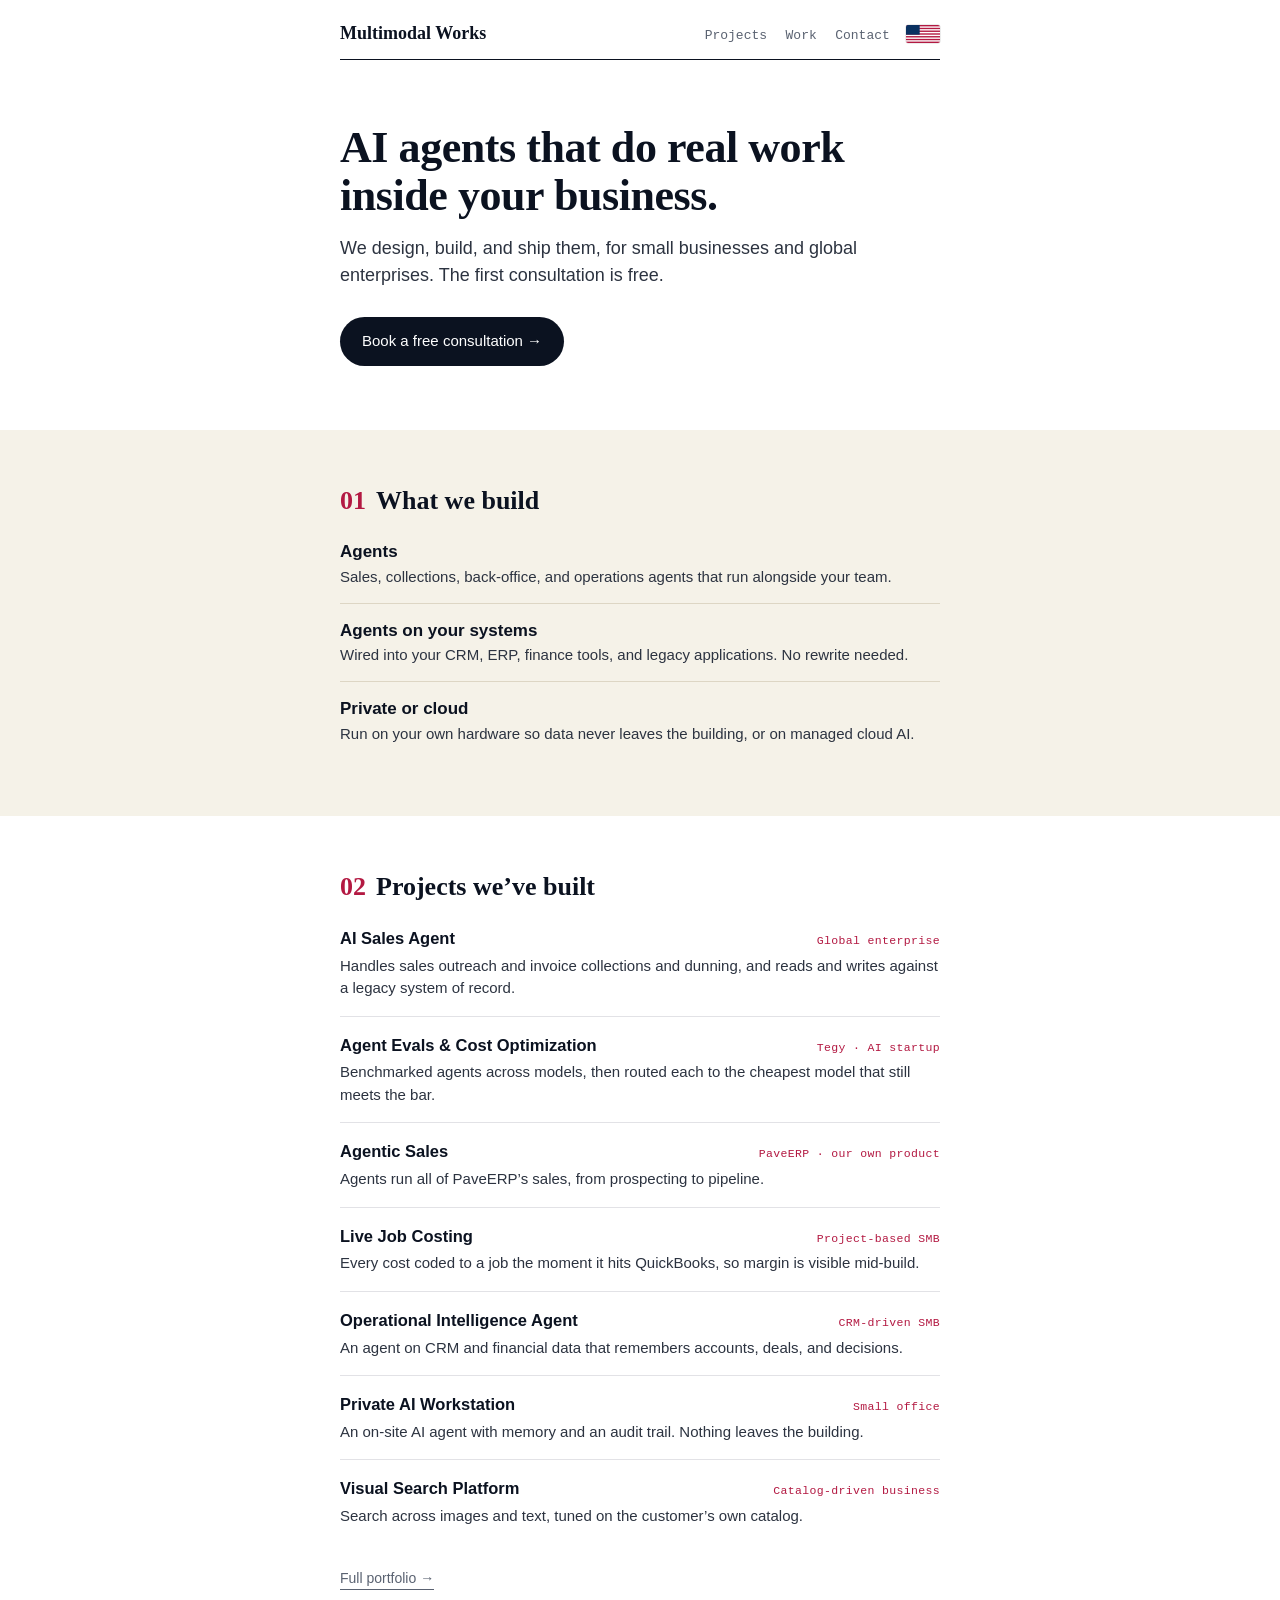
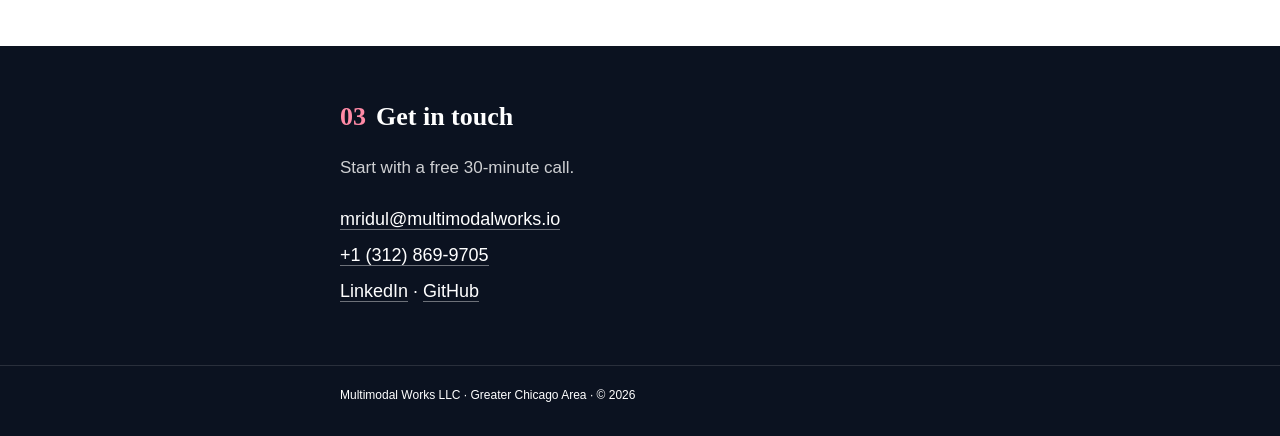
==== index.html @ 35bfe69e "feat(home): radically simplified homepage; remove workstation pricing - Hero, What we build, Project" ====
<!doctype html>
<html lang="en">
  <head>
    <meta charset="utf-8" />
    <meta name="viewport" content="width=device-width, initial-scale=1" />
    <title>Multimodal Works · AI consulting services</title>
    <meta
      name="description"
      content="AI consulting. We build AI agents that do real work inside your business, for SMBs and enterprises. Free initial consultation."
    />
    <style>
      :root {
        --ink: #0b1220;
        --ink-soft: #2c3340;
        --ink-mute: #5a6271;
        --paper: #ffffff;
        --rule: #e2e2e6;
        --red: #b31942;
        --navy: #0a3161;
        --ivory: #f5f2e8;
        --serif: "Iowan Old Style", "Apple Garamond", Georgia, Cambria, "Times New Roman", serif;
        --sans: -apple-system, BlinkMacSystemFont, "Segoe UI", Inter, Roboto, Helvetica, Arial, sans-serif;
        --mono: "JetBrains Mono", ui-monospace, SFMono-Regular, Menlo, monospace;
      }
      * { box-sizing: border-box; }
      html, body {
        margin: 0;
        background: var(--paper);
        color: var(--ink);
        font-family: var(--sans);
        font-size: 16px;
        line-height: 1.5;
        -webkit-font-smoothing: antialiased;
      }
      p, h1, h2, ul { margin: 0; padding: 0; }
      a { color: inherit; text-decoration: none; border-bottom: 1px solid currentColor; }
      a:hover { color: var(--red); }

      .wrap { max-width: 640px; margin: 0 auto; padding: 0 20px; }
      section { padding: 56px 0; }
      .ivory { background: var(--ivory); }
      .dark { background: var(--ink); color: var(--paper); }

      h2 {
        font-family: var(--serif);
        font-size: 26px;
        line-height: 1.15;
        font-weight: 600;
        margin-bottom: 24px;
      }
      h2 .num { color: var(--red); margin-right: 10px; }

      /* Header */
      header {
        display: flex;
        align-items: center;
        gap: 16px;
        padding: 20px 0 12px;
        border-bottom: 1.5px solid var(--ink);
      }
      .wordmark { font-family: var(--serif); font-size: 18px; font-weight: 600; }
      header nav { margin-left: auto; }
      header nav a {
        font-family: var(--mono);
        font-size: 13px;
        color: var(--ink-mute);
        border: none;
        margin-left: 14px;
      }
      header nav a:hover { color: var(--red); }
      .flag { height: 18px; width: auto; border-radius: 2px; box-shadow: 0 0 0 0.5px rgba(0, 0, 0, 0.15); }

      /* Hero */
      .hero { padding: 64px 0; }
      .hero h1 {
        font-family: var(--serif);
        font-size: clamp(32px, 6vw, 44px);
        line-height: 1.08;
        font-weight: 600;
        letter-spacing: -0.01em;
      }
      .hero p {
        margin-top: 16px;
        font-size: 18px;
        color: var(--ink-soft);
      }
      .btn {
        display: inline-block;
        margin-top: 28px;
        background: var(--ink);
        color: var(--paper);
        padding: 13px 22px;
        border-radius: 999px;
        font-size: 15px;
        font-weight: 500;
        border: none;
      }
      .btn:hover { background: var(--red); color: var(--paper); }

      /* Services */
      .services li {
        list-style: none;
        padding: 14px 0;
        border-top: 1px solid #ddd6c4;
      }
      .services li:first-child { border-top: none; padding-top: 0; }
      .services strong { display: block; font-size: 17px; }
      .services li span { color: var(--ink-soft); font-size: 15px; }

      /* Projects */
      .projects li {
        list-style: none;
        padding: 16px 0;
        border-top: 1px solid var(--rule);
      }
      .projects li:first-child { border-top: none; padding-top: 0; }
      .projects .top {
        display: flex;
        justify-content: space-between;
        align-items: baseline;
        gap: 4px 12px;
        flex-wrap: wrap;
      }
      .projects .name { font-weight: 600; font-size: 16.5px; }
      .projects .client {
        font-family: var(--mono);
        font-size: 11.5px;
        color: var(--red);
        letter-spacing: 0.03em;
      }
      .projects p { margin-top: 4px; font-size: 15px; color: var(--ink-soft); }
      .projects .all { display: inline-block; margin-top: 24px; font-size: 14px; color: var(--ink-mute); }

      /* Contact */
      .dark h2 { color: var(--paper); }
      .dark h2 .num { color: #ff8aa6; }
      .contact p { font-size: 17px; color: rgba(255, 255, 255, 0.8); }
      .contact .lines { margin-top: 20px; font-size: 18px; line-height: 2; }
      .contact .lines a { color: var(--paper); border-color: rgba(255, 255, 255, 0.4); }
      .contact .lines a:hover { color: #ff8aa6; }
      footer {
        padding: 20px 0 32px;
        font-size: 12px;
        color: rgba(255, 255, 255, 0.5);
        border-top: 1px solid rgba(255, 255, 255, 0.12);
      }

      @media (max-width: 480px) {
        section, .hero { padding: 44px 0; }
        h2 { font-size: 23px; }
        header { gap: 10px; }
        header nav a { margin-left: 10px; font-size: 12px; }
      }
    </style>
  </head>
  <body>
    <div class="wrap">
      <header>
        <div class="wordmark">Multimodal Works</div>
        <nav>
          <a href="#projects">Projects</a>
          <a href="work.html">Work</a>
          <a href="#contact">Contact</a>
        </nav>
        <svg viewBox="0 0 1235 650" class="flag" role="img" aria-label="Made in the USA">
          <rect width="1235" height="650" fill="#ffffff" />
          <g fill="#b31942">
            <rect y="0" width="1235" height="50" />
            <rect y="100" width="1235" height="50" />
            <rect y="200" width="1235" height="50" />
            <rect y="300" width="1235" height="50" />
            <rect y="400" width="1235" height="50" />
            <rect y="500" width="1235" height="50" />
            <rect y="600" width="1235" height="50" />
          </g>
          <rect width="494" height="350" fill="#0a3161" />
        </svg>
      </header>
    </div>

    <section class="hero">
      <div class="wrap">
        <h1>AI agents that do real work inside your business.</h1>
        <p>We design, build, and ship them, for small businesses and global enterprises. The first consultation is free.</p>
        <a class="btn" href="mailto:mridul@multimodalworks.io?subject=Multimodal%20Works%20%E2%80%94%20intro">Book a free consultation &rarr;</a>
      </div>
    </section>

    <section class="ivory services">
      <div class="wrap">
        <h2><span class="num">01</span>What we build</h2>
        <ul>
          <li><strong>Agents</strong><span>Sales, collections, back-office, and operations agents that run alongside your team.</span></li>
          <li><strong>Agents on your systems</strong><span>Wired into your CRM, ERP, finance tools, and legacy applications. No rewrite needed.</span></li>
          <li><strong>Private or cloud</strong><span>Run on your own hardware so data never leaves the building, or on managed cloud AI.</span></li>
        </ul>
      </div>
    </section>

    <section class="projects" id="projects">
      <div class="wrap">
        <h2><span class="num">02</span>Projects we&rsquo;ve built</h2>
        <ul>
          <li>
            <div class="top"><span class="name">AI Sales Agent</span><span class="client">Global enterprise</span></div>
            <p>Handles sales outreach and invoice collections and dunning, and reads and writes against a legacy system of record.</p>
          </li>
          <li>
            <div class="top"><span class="name">Agent Evals &amp; Cost Optimization</span><span class="client">Tegy &middot; AI startup</span></div>
            <p>Benchmarked agents across models, then routed each to the cheapest model that still meets the bar.</p>
          </li>
          <li>
            <div class="top"><span class="name">Agentic Sales</span><span class="client">PaveERP &middot; our own product</span></div>
            <p>Agents run all of PaveERP&rsquo;s sales, from prospecting to pipeline.</p>
          </li>
          <li>
            <div class="top"><span class="name">Live Job Costing</span><span class="client">Project-based SMB</span></div>
            <p>Every cost coded to a job the moment it hits QuickBooks, so margin is visible mid-build.</p>
          </li>
          <li>
            <div class="top"><span class="name">Operational Intelligence Agent</span><span class="client">CRM-driven SMB</span></div>
            <p>An agent on CRM and financial data that remembers accounts, deals, and decisions.</p>
          </li>
          <li>
            <div class="top"><span class="name">Private AI Workstation</span><span class="client">Small office</span></div>
            <p>An on-site AI agent with memory and an audit trail. Nothing leaves the building.</p>
          </li>
          <li>
            <div class="top"><span class="name">Visual Search Platform</span><span class="client">Catalog-driven business</span></div>
            <p>Search across images and text, tuned on the customer&rsquo;s own catalog.</p>
          </li>
        </ul>
        <a class="all" href="work.html">Full portfolio &rarr;</a>
      </div>
    </section>

    <section class="dark contact" id="contact">
      <div class="wrap">
        <h2><span class="num">03</span>Get in touch</h2>
        <p>Start with a free 30-minute call.</p>
        <div class="lines">
          <a href="mailto:mridul@multimodalworks.io?subject=Multimodal%20Works%20%E2%80%94%20intro">mridul@multimodalworks.io</a><br />
          <a href="tel:+13128699705">+1 (312) 869-9705</a><br />
          <a href="https://www.linkedin.com/in/mridul-s-56738a149">LinkedIn</a> &middot;
          <a href="https://github.com/mertall">GitHub</a>
        </div>
      </div>
    </section>
    <footer class="dark">
      <div class="wrap">Multimodal Works LLC &middot; Greater Chicago Area &middot; &copy; 2026</div>
    </footer>
  </body>
</html>
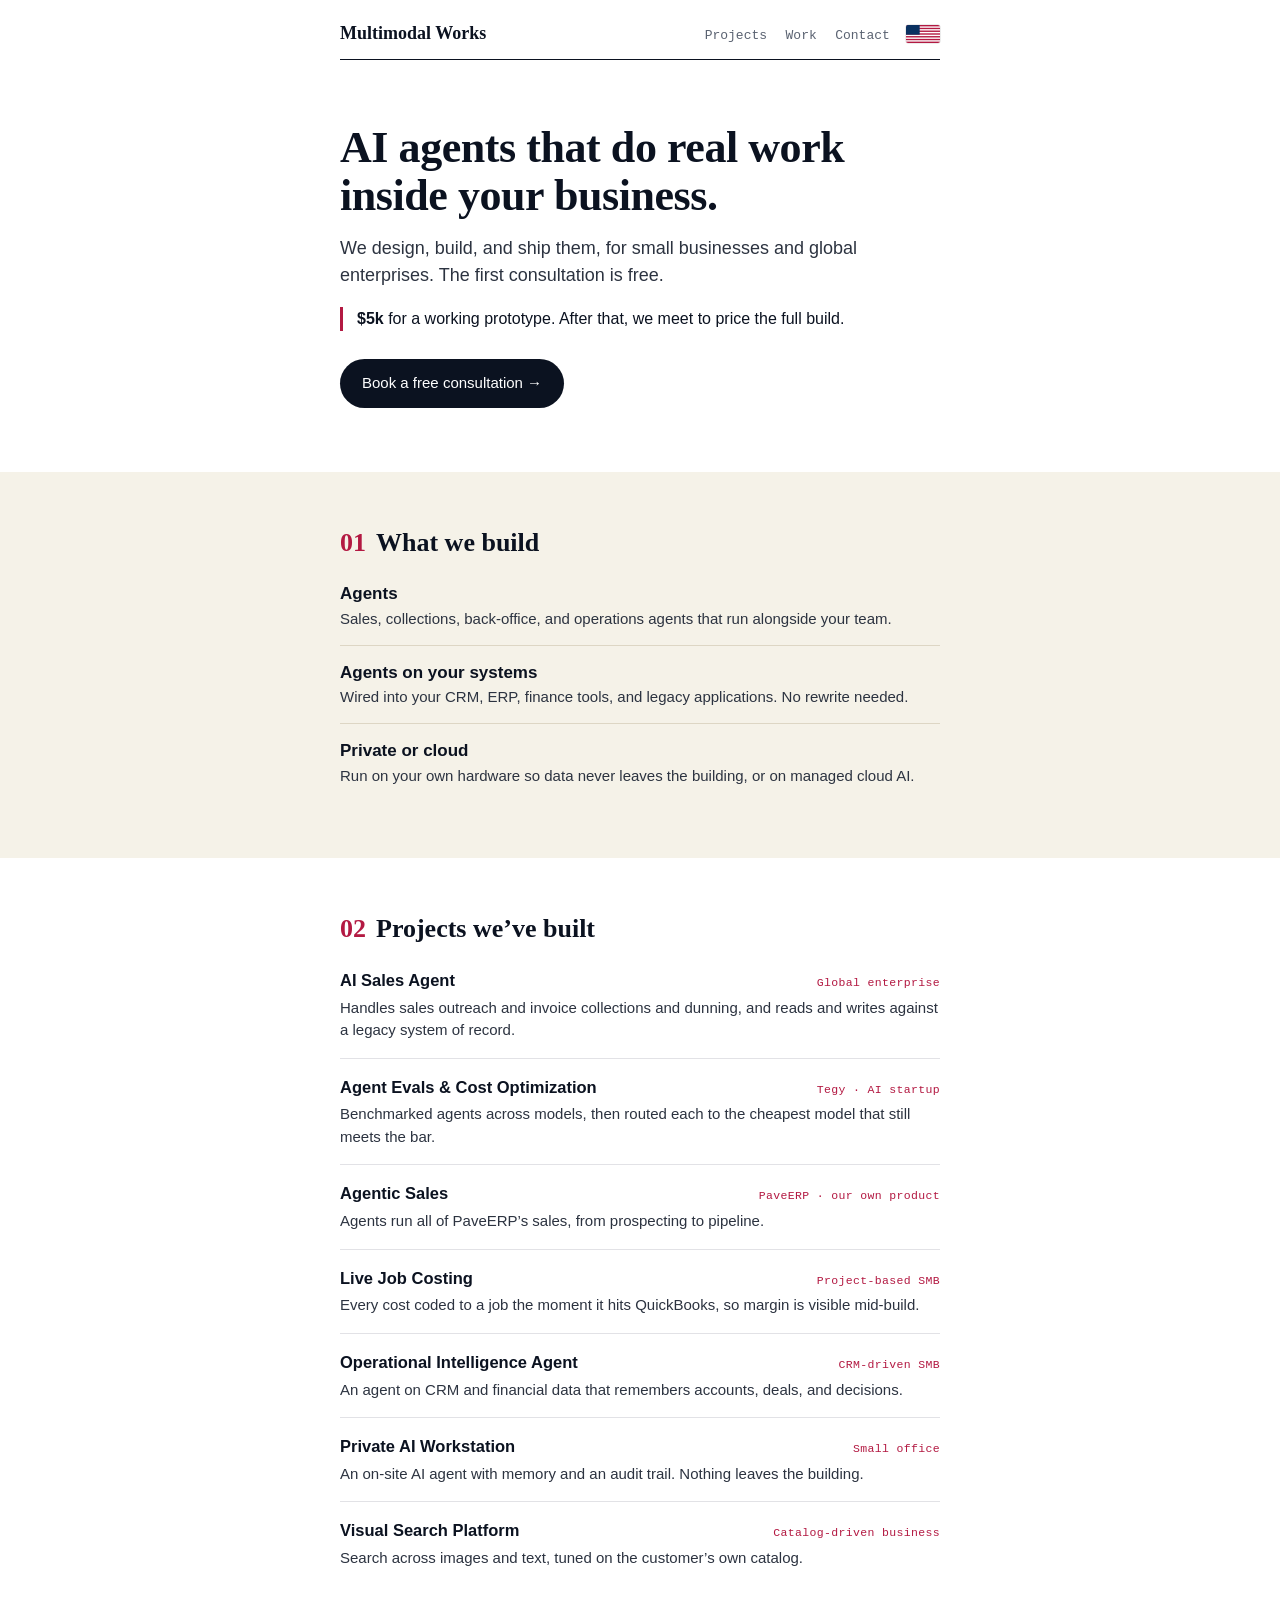
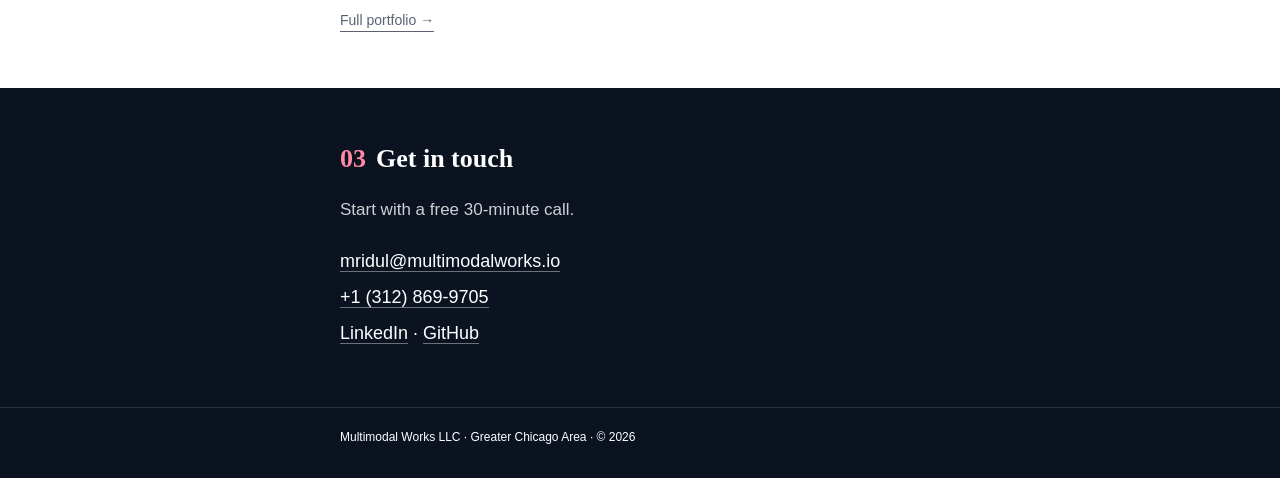
==== commit 67c479f8: "feat(home): add $5k working-prototype pricing line Co-Authored-By: Claude Opus 5.5 <noreply@anthropi" ====
--- a/index.html
+++ b/index.html
@@ -83,6 +83,13 @@
         margin-top: 16px;
         font-size: 18px;
         color: var(--ink-soft);
+      }
+      .hero .price {
+        margin-top: 18px;
+        padding-left: 14px;
+        border-left: 3px solid var(--red);
+        font-size: 16px;
+        color: var(--ink);
       }
       .btn {
         display: inline-block;
@@ -182,6 +189,7 @@
       <div class="wrap">
         <h1>AI agents that do real work inside your business.</h1>
         <p>We design, build, and ship them, for small businesses and global enterprises. The first consultation is free.</p>
+        <p class="price"><strong>$5k</strong> for a working prototype. After that, we meet to price the full build.</p>
         <a class="btn" href="mailto:mridul@multimodalworks.io?subject=Multimodal%20Works%20%E2%80%94%20intro">Book a free consultation &rarr;</a>
       </div>
     </section>
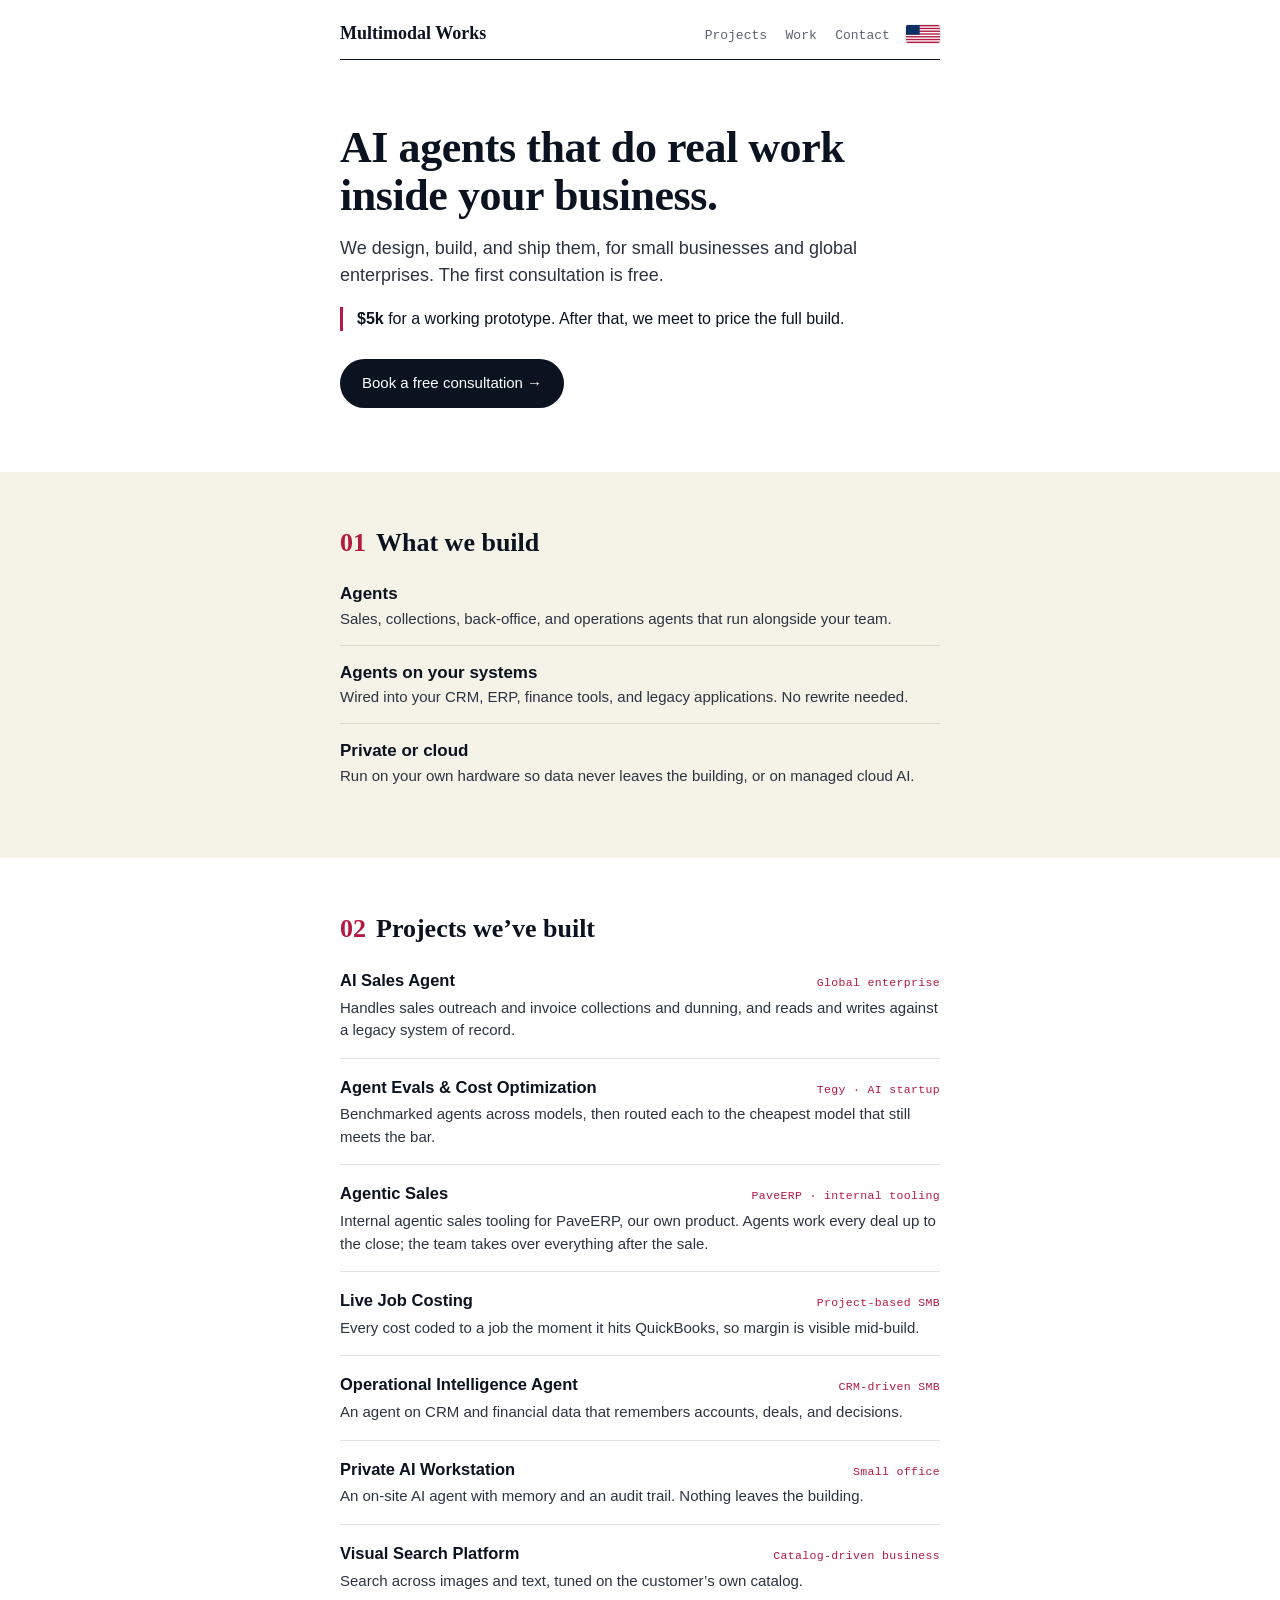
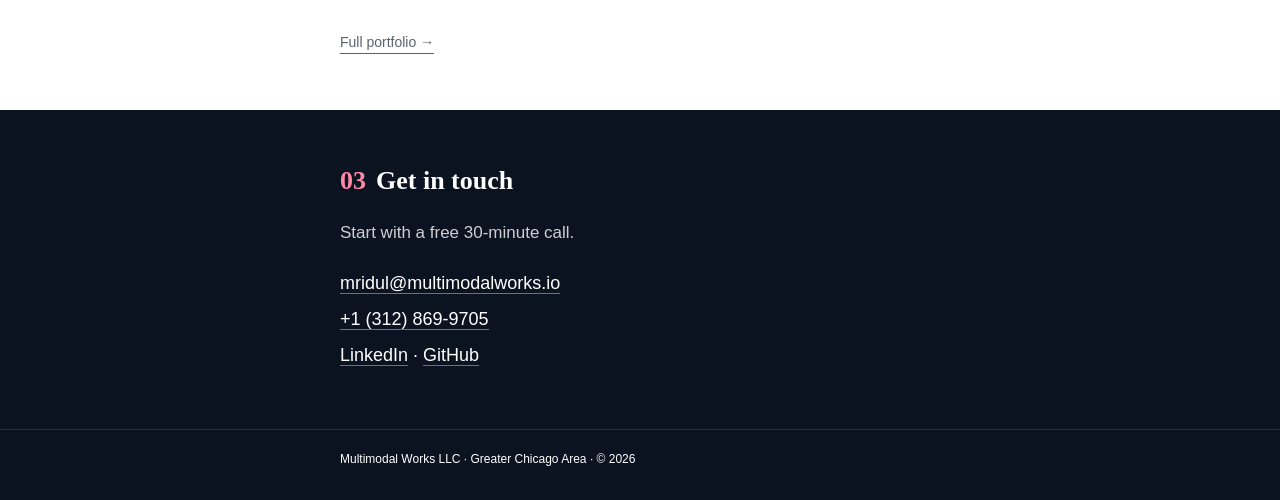
==== commit 02976d3b: "fix: describe PaveERP agentic sales as internal tooling Co-Authored-By: Claude Opus 5.5 <noreply@ant" ====
--- a/index.html
+++ b/index.html
@@ -218,8 +218,8 @@
             <p>Benchmarked agents across models, then routed each to the cheapest model that still meets the bar.</p>
           </li>
           <li>
-            <div class="top"><span class="name">Agentic Sales</span><span class="client">PaveERP &middot; our own product</span></div>
-            <p>Agents run all of PaveERP&rsquo;s sales, from prospecting to pipeline.</p>
+            <div class="top"><span class="name">Agentic Sales</span><span class="client">PaveERP &middot; internal tooling</span></div>
+            <p>Internal agentic sales tooling for PaveERP, our own product. Agents work every deal up to the close; the team takes over everything after the sale.</p>
           </li>
           <li>
             <div class="top"><span class="name">Live Job Costing</span><span class="client">Project-based SMB</span></div>
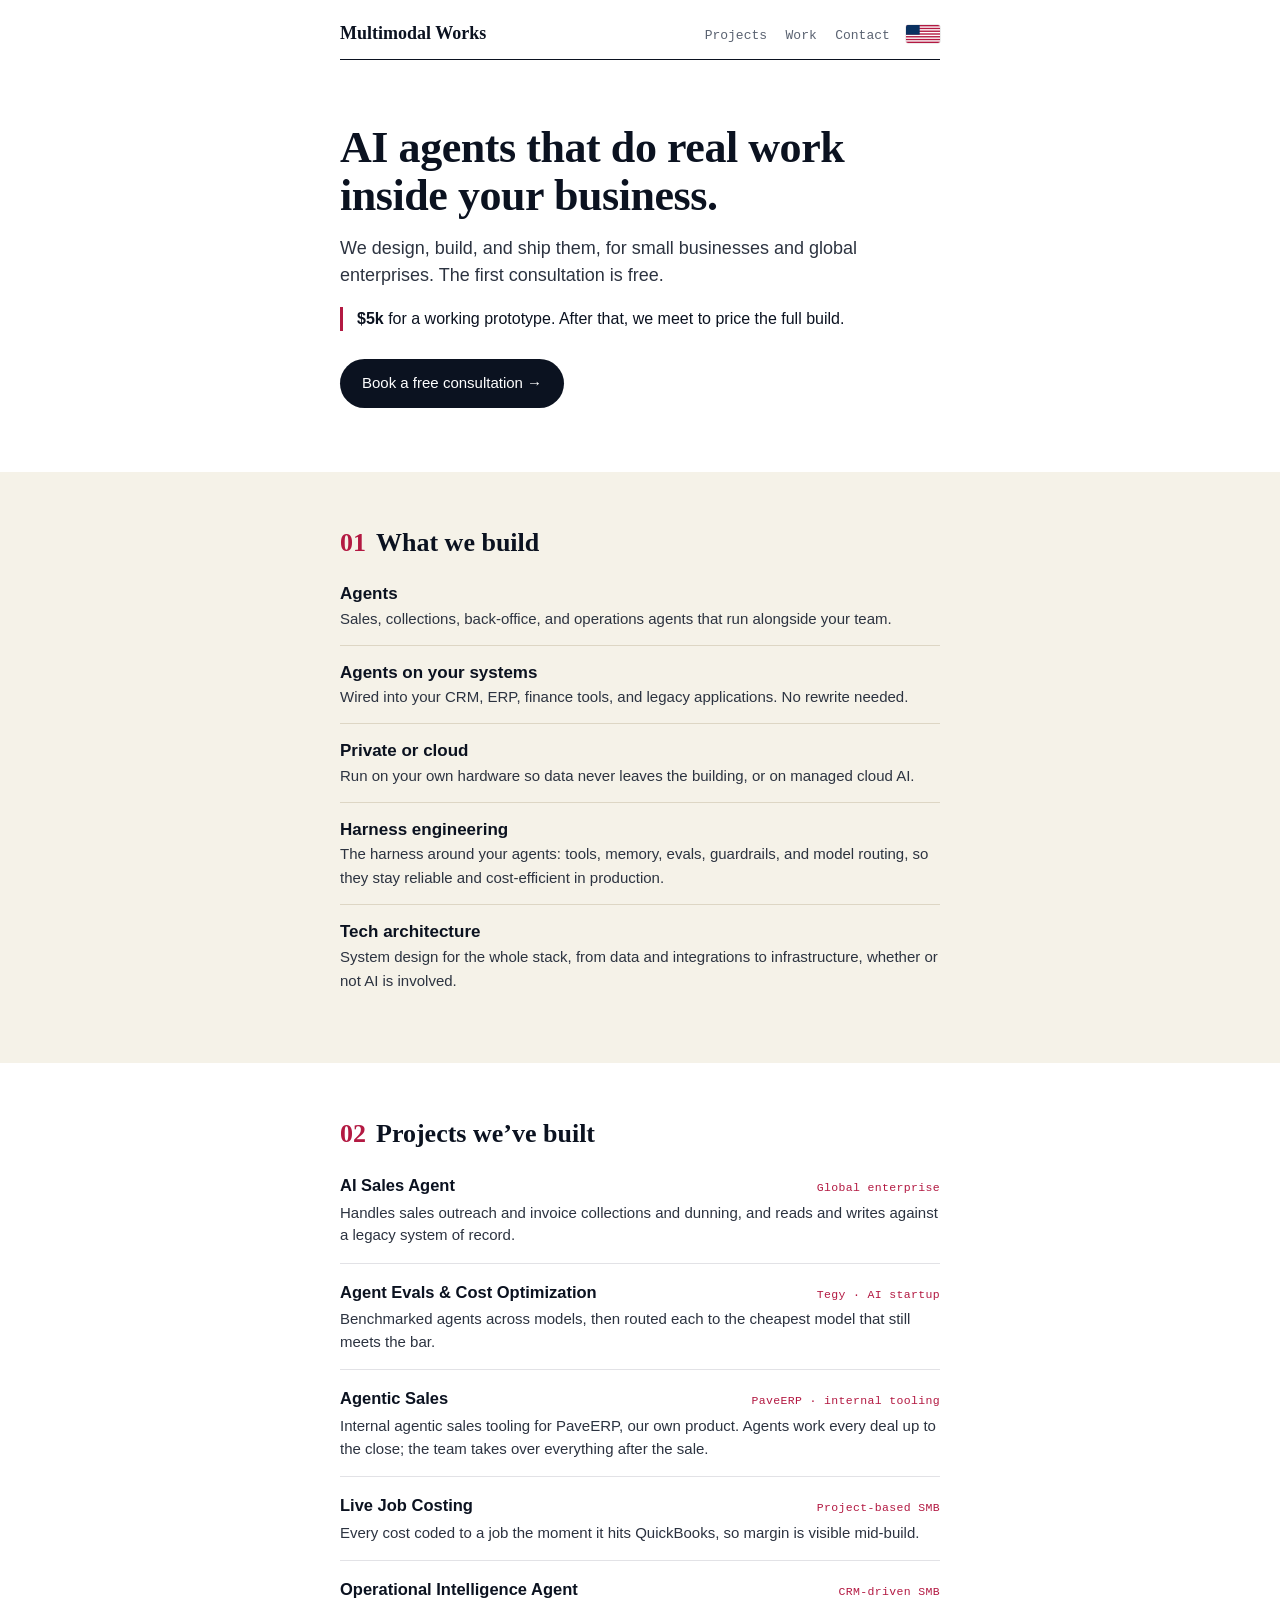
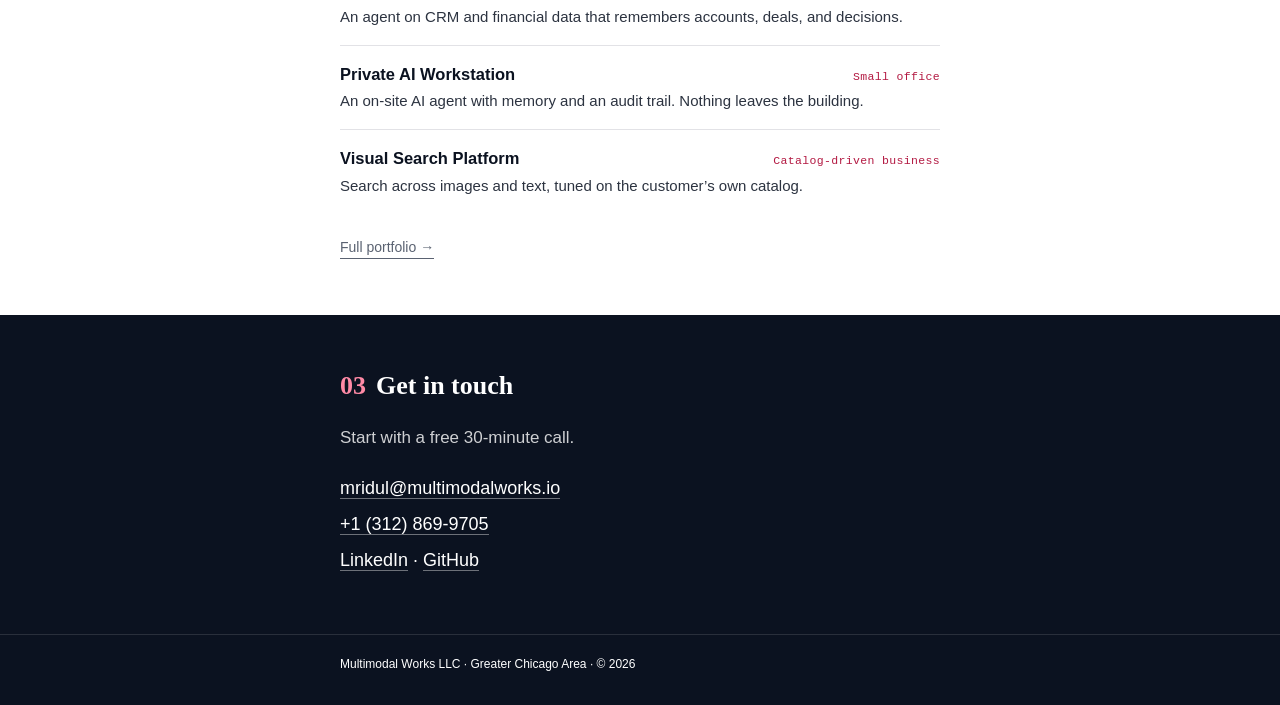
==== commit e9b3e110: "feat(home): add harness engineering and tech architecture services Co-Authored-By: Claude Opus 5.5 <" ====
--- a/index.html
+++ b/index.html
@@ -6,7 +6,7 @@
     <title>Multimodal Works · AI consulting services</title>
     <meta
       name="description"
-      content="AI consulting. We build AI agents that do real work inside your business, for SMBs and enterprises. Free initial consultation."
+      content="AI consulting. We build AI agents, agent harnesses, and the tech architecture around them, for SMBs and enterprises. Free initial consultation."
     />
     <style>
       :root {
@@ -201,6 +201,8 @@
           <li><strong>Agents</strong><span>Sales, collections, back-office, and operations agents that run alongside your team.</span></li>
           <li><strong>Agents on your systems</strong><span>Wired into your CRM, ERP, finance tools, and legacy applications. No rewrite needed.</span></li>
           <li><strong>Private or cloud</strong><span>Run on your own hardware so data never leaves the building, or on managed cloud AI.</span></li>
+          <li><strong>Harness engineering</strong><span>The harness around your agents: tools, memory, evals, guardrails, and model routing, so they stay reliable and cost-efficient in production.</span></li>
+          <li><strong>Tech architecture</strong><span>System design for the whole stack, from data and integrations to infrastructure, whether or not AI is involved.</span></li>
         </ul>
       </div>
     </section>
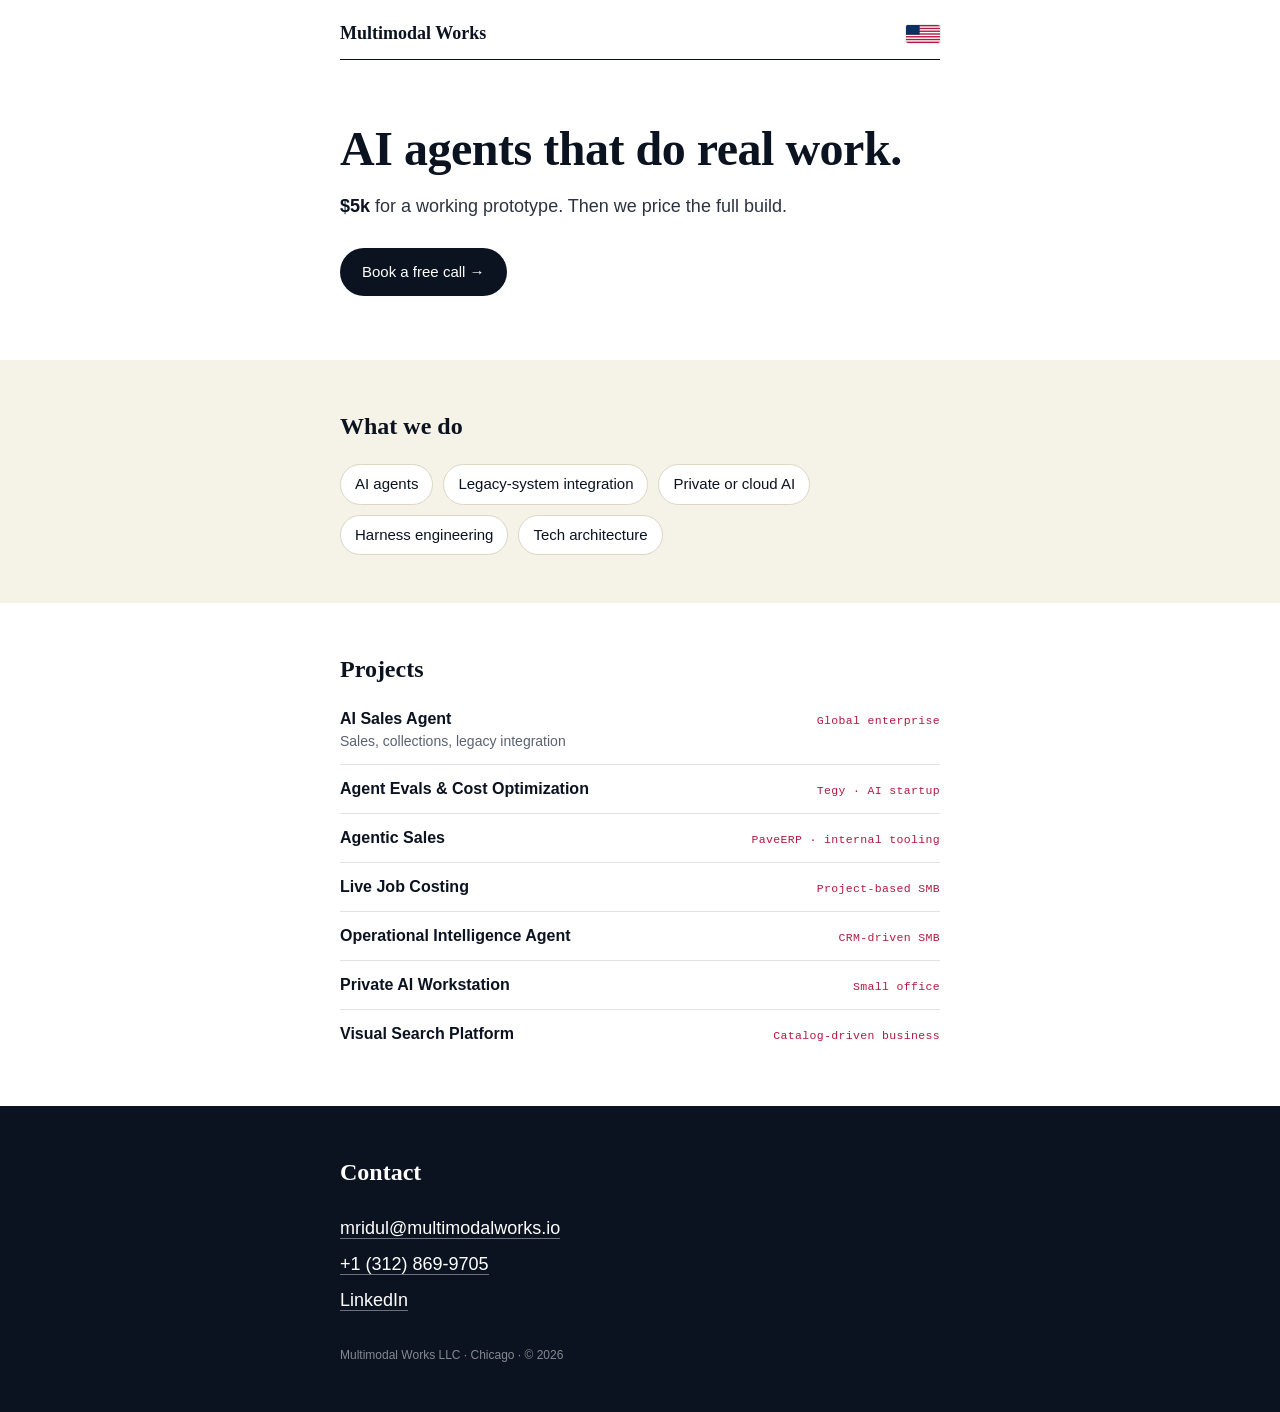
==== commit 98d00a14: "feat: simplify site to a single minimal page - Strip homepage to headline, $5k pricing, service chip" ====
--- a/index.html
+++ b/index.html
@@ -3,11 +3,8 @@
   <head>
     <meta charset="utf-8" />
     <meta name="viewport" content="width=device-width, initial-scale=1" />
-    <title>Multimodal Works · AI consulting services</title>
-    <meta
-      name="description"
-      content="AI consulting. We build AI agents, agent harnesses, and the tech architecture around them, for SMBs and enterprises. Free initial consultation."
-    />
+    <title>Multimodal Works · AI consulting</title>
+    <meta name="description" content="AI agents, harness engineering, and tech architecture. $5k for a working prototype." />
     <style>
       :root {
         --ink: #0b1220;
@@ -16,7 +13,6 @@
         --paper: #ffffff;
         --rule: #e2e2e6;
         --red: #b31942;
-        --navy: #0a3161;
         --ivory: #f5f2e8;
         --serif: "Iowan Old Style", "Apple Garamond", Georgia, Cambria, "Times New Roman", serif;
         --sans: -apple-system, BlinkMacSystemFont, "Segoe UI", Inter, Roboto, Helvetica, Arial, sans-serif;
@@ -33,64 +29,42 @@
         -webkit-font-smoothing: antialiased;
       }
       p, h1, h2, ul { margin: 0; padding: 0; }
+      li { list-style: none; }
       a { color: inherit; text-decoration: none; border-bottom: 1px solid currentColor; }
       a:hover { color: var(--red); }
 
       .wrap { max-width: 640px; margin: 0 auto; padding: 0 20px; }
-      section { padding: 56px 0; }
+      section { padding: 48px 0; }
       .ivory { background: var(--ivory); }
       .dark { background: var(--ink); color: var(--paper); }
 
       h2 {
         font-family: var(--serif);
-        font-size: 26px;
-        line-height: 1.15;
+        font-size: 24px;
         font-weight: 600;
-        margin-bottom: 24px;
+        margin-bottom: 20px;
       }
-      h2 .num { color: var(--red); margin-right: 10px; }
 
-      /* Header */
       header {
         display: flex;
         align-items: center;
-        gap: 16px;
+        justify-content: space-between;
         padding: 20px 0 12px;
         border-bottom: 1.5px solid var(--ink);
       }
       .wordmark { font-family: var(--serif); font-size: 18px; font-weight: 600; }
-      header nav { margin-left: auto; }
-      header nav a {
-        font-family: var(--mono);
-        font-size: 13px;
-        color: var(--ink-mute);
-        border: none;
-        margin-left: 14px;
-      }
-      header nav a:hover { color: var(--red); }
       .flag { height: 18px; width: auto; border-radius: 2px; box-shadow: 0 0 0 0.5px rgba(0, 0, 0, 0.15); }
 
-      /* Hero */
       .hero { padding: 64px 0; }
       .hero h1 {
         font-family: var(--serif);
-        font-size: clamp(32px, 6vw, 44px);
-        line-height: 1.08;
+        font-size: clamp(34px, 6.5vw, 48px);
+        line-height: 1.06;
         font-weight: 600;
         letter-spacing: -0.01em;
       }
-      .hero p {
-        margin-top: 16px;
-        font-size: 18px;
-        color: var(--ink-soft);
-      }
-      .hero .price {
-        margin-top: 18px;
-        padding-left: 14px;
-        border-left: 3px solid var(--red);
-        font-size: 16px;
-        color: var(--ink);
-      }
+      .hero p { margin-top: 18px; font-size: 18px; color: var(--ink-soft); }
+      .hero p strong { color: var(--ink); }
       .btn {
         display: inline-block;
         margin-top: 28px;
@@ -104,59 +78,42 @@
       }
       .btn:hover { background: var(--red); color: var(--paper); }
 
-      /* Services */
-      .services li {
-        list-style: none;
-        padding: 14px 0;
-        border-top: 1px solid #ddd6c4;
+      .chips { display: flex; flex-wrap: wrap; gap: 10px; }
+      .chips li {
+        background: var(--paper);
+        border: 1px solid #ddd6c4;
+        border-radius: 999px;
+        padding: 8px 14px;
+        font-size: 15px;
+        font-weight: 500;
       }
-      .services li:first-child { border-top: none; padding-top: 0; }
-      .services strong { display: block; font-size: 17px; }
-      .services li span { color: var(--ink-soft); font-size: 15px; }
 
-      /* Projects */
       .projects li {
-        list-style: none;
-        padding: 16px 0;
+        display: flex;
+        justify-content: space-between;
+        align-items: baseline;
+        gap: 4px 16px;
+        flex-wrap: wrap;
+        padding: 12px 0;
         border-top: 1px solid var(--rule);
       }
       .projects li:first-child { border-top: none; padding-top: 0; }
-      .projects .top {
-        display: flex;
-        justify-content: space-between;
-        align-items: baseline;
-        gap: 4px 12px;
-        flex-wrap: wrap;
-      }
-      .projects .name { font-weight: 600; font-size: 16.5px; }
+      .projects .name { font-weight: 600; font-size: 16px; }
+      .projects .name span { display: block; font-weight: 400; font-size: 14px; color: var(--ink-mute); }
       .projects .client {
         font-family: var(--mono);
         font-size: 11.5px;
         color: var(--red);
         letter-spacing: 0.03em;
       }
-      .projects p { margin-top: 4px; font-size: 15px; color: var(--ink-soft); }
-      .projects .all { display: inline-block; margin-top: 24px; font-size: 14px; color: var(--ink-mute); }
 
-      /* Contact */
-      .dark h2 { color: var(--paper); }
-      .dark h2 .num { color: #ff8aa6; }
-      .contact p { font-size: 17px; color: rgba(255, 255, 255, 0.8); }
-      .contact .lines { margin-top: 20px; font-size: 18px; line-height: 2; }
-      .contact .lines a { color: var(--paper); border-color: rgba(255, 255, 255, 0.4); }
-      .contact .lines a:hover { color: #ff8aa6; }
-      footer {
-        padding: 20px 0 32px;
-        font-size: 12px;
-        color: rgba(255, 255, 255, 0.5);
-        border-top: 1px solid rgba(255, 255, 255, 0.12);
-      }
+      .contact .lines { font-size: 18px; line-height: 2; }
+      .contact a { color: var(--paper); border-color: rgba(255, 255, 255, 0.4); }
+      .contact a:hover { color: #ff8aa6; }
+      .contact small { display: block; margin-top: 28px; font-size: 12px; color: rgba(255, 255, 255, 0.5); }
 
       @media (max-width: 480px) {
-        section, .hero { padding: 44px 0; }
-        h2 { font-size: 23px; }
-        header { gap: 10px; }
-        header nav a { margin-left: 10px; font-size: 12px; }
+        section, .hero { padding: 40px 0; }
       }
     </style>
   </head>
@@ -164,11 +121,6 @@
     <div class="wrap">
       <header>
         <div class="wordmark">Multimodal Works</div>
-        <nav>
-          <a href="#projects">Projects</a>
-          <a href="work.html">Work</a>
-          <a href="#contact">Contact</a>
-        </nav>
         <svg viewBox="0 0 1235 650" class="flag" role="img" aria-label="Made in the USA">
           <rect width="1235" height="650" fill="#ffffff" />
           <g fill="#b31942">
@@ -187,77 +139,50 @@
 
     <section class="hero">
       <div class="wrap">
-        <h1>AI agents that do real work inside your business.</h1>
-        <p>We design, build, and ship them, for small businesses and global enterprises. The first consultation is free.</p>
-        <p class="price"><strong>$5k</strong> for a working prototype. After that, we meet to price the full build.</p>
-        <a class="btn" href="mailto:mridul@multimodalworks.io?subject=Multimodal%20Works%20%E2%80%94%20intro">Book a free consultation &rarr;</a>
+        <h1>AI agents that do real work.</h1>
+        <p><strong>$5k</strong> for a working prototype. Then we price the full build.</p>
+        <a class="btn" href="mailto:mridul@multimodalworks.io?subject=Multimodal%20Works%20%E2%80%94%20intro">Book a free call &rarr;</a>
       </div>
     </section>
 
-    <section class="ivory services">
+    <section class="ivory">
       <div class="wrap">
-        <h2><span class="num">01</span>What we build</h2>
-        <ul>
-          <li><strong>Agents</strong><span>Sales, collections, back-office, and operations agents that run alongside your team.</span></li>
-          <li><strong>Agents on your systems</strong><span>Wired into your CRM, ERP, finance tools, and legacy applications. No rewrite needed.</span></li>
-          <li><strong>Private or cloud</strong><span>Run on your own hardware so data never leaves the building, or on managed cloud AI.</span></li>
-          <li><strong>Harness engineering</strong><span>The harness around your agents: tools, memory, evals, guardrails, and model routing, so they stay reliable and cost-efficient in production.</span></li>
-          <li><strong>Tech architecture</strong><span>System design for the whole stack, from data and integrations to infrastructure, whether or not AI is involved.</span></li>
+        <h2>What we do</h2>
+        <ul class="chips">
+          <li>AI agents</li>
+          <li>Legacy-system integration</li>
+          <li>Private or cloud AI</li>
+          <li>Harness engineering</li>
+          <li>Tech architecture</li>
         </ul>
       </div>
     </section>
 
-    <section class="projects" id="projects">
+    <section class="projects">
       <div class="wrap">
-        <h2><span class="num">02</span>Projects we&rsquo;ve built</h2>
+        <h2>Projects</h2>
         <ul>
-          <li>
-            <div class="top"><span class="name">AI Sales Agent</span><span class="client">Global enterprise</span></div>
-            <p>Handles sales outreach and invoice collections and dunning, and reads and writes against a legacy system of record.</p>
-          </li>
-          <li>
-            <div class="top"><span class="name">Agent Evals &amp; Cost Optimization</span><span class="client">Tegy &middot; AI startup</span></div>
-            <p>Benchmarked agents across models, then routed each to the cheapest model that still meets the bar.</p>
-          </li>
-          <li>
-            <div class="top"><span class="name">Agentic Sales</span><span class="client">PaveERP &middot; internal tooling</span></div>
-            <p>Internal agentic sales tooling for PaveERP, our own product. Agents work every deal up to the close; the team takes over everything after the sale.</p>
-          </li>
-          <li>
-            <div class="top"><span class="name">Live Job Costing</span><span class="client">Project-based SMB</span></div>
-            <p>Every cost coded to a job the moment it hits QuickBooks, so margin is visible mid-build.</p>
-          </li>
-          <li>
-            <div class="top"><span class="name">Operational Intelligence Agent</span><span class="client">CRM-driven SMB</span></div>
-            <p>An agent on CRM and financial data that remembers accounts, deals, and decisions.</p>
-          </li>
-          <li>
-            <div class="top"><span class="name">Private AI Workstation</span><span class="client">Small office</span></div>
-            <p>An on-site AI agent with memory and an audit trail. Nothing leaves the building.</p>
-          </li>
-          <li>
-            <div class="top"><span class="name">Visual Search Platform</span><span class="client">Catalog-driven business</span></div>
-            <p>Search across images and text, tuned on the customer&rsquo;s own catalog.</p>
-          </li>
+          <li><span class="name">AI Sales Agent<span>Sales, collections, legacy integration</span></span><span class="client">Global enterprise</span></li>
+          <li><span class="name">Agent Evals &amp; Cost Optimization</span><span class="client">Tegy &middot; AI startup</span></li>
+          <li><span class="name">Agentic Sales</span><span class="client">PaveERP &middot; internal tooling</span></li>
+          <li><span class="name">Live Job Costing</span><span class="client">Project-based SMB</span></li>
+          <li><span class="name">Operational Intelligence Agent</span><span class="client">CRM-driven SMB</span></li>
+          <li><span class="name">Private AI Workstation</span><span class="client">Small office</span></li>
+          <li><span class="name">Visual Search Platform</span><span class="client">Catalog-driven business</span></li>
         </ul>
-        <a class="all" href="work.html">Full portfolio &rarr;</a>
       </div>
     </section>
 
-    <section class="dark contact" id="contact">
+    <section class="dark contact">
       <div class="wrap">
-        <h2><span class="num">03</span>Get in touch</h2>
-        <p>Start with a free 30-minute call.</p>
+        <h2>Contact</h2>
         <div class="lines">
           <a href="mailto:mridul@multimodalworks.io?subject=Multimodal%20Works%20%E2%80%94%20intro">mridul@multimodalworks.io</a><br />
           <a href="tel:+13128699705">+1 (312) 869-9705</a><br />
-          <a href="https://www.linkedin.com/in/mridul-s-56738a149">LinkedIn</a> &middot;
-          <a href="https://github.com/mertall">GitHub</a>
+          <a href="https://www.linkedin.com/in/mridul-s-56738a149">LinkedIn</a>
         </div>
+        <small>Multimodal Works LLC &middot; Chicago &middot; &copy; 2026</small>
       </div>
     </section>
-    <footer class="dark">
-      <div class="wrap">Multimodal Works LLC &middot; Greater Chicago Area &middot; &copy; 2026</div>
-    </footer>
   </body>
 </html>
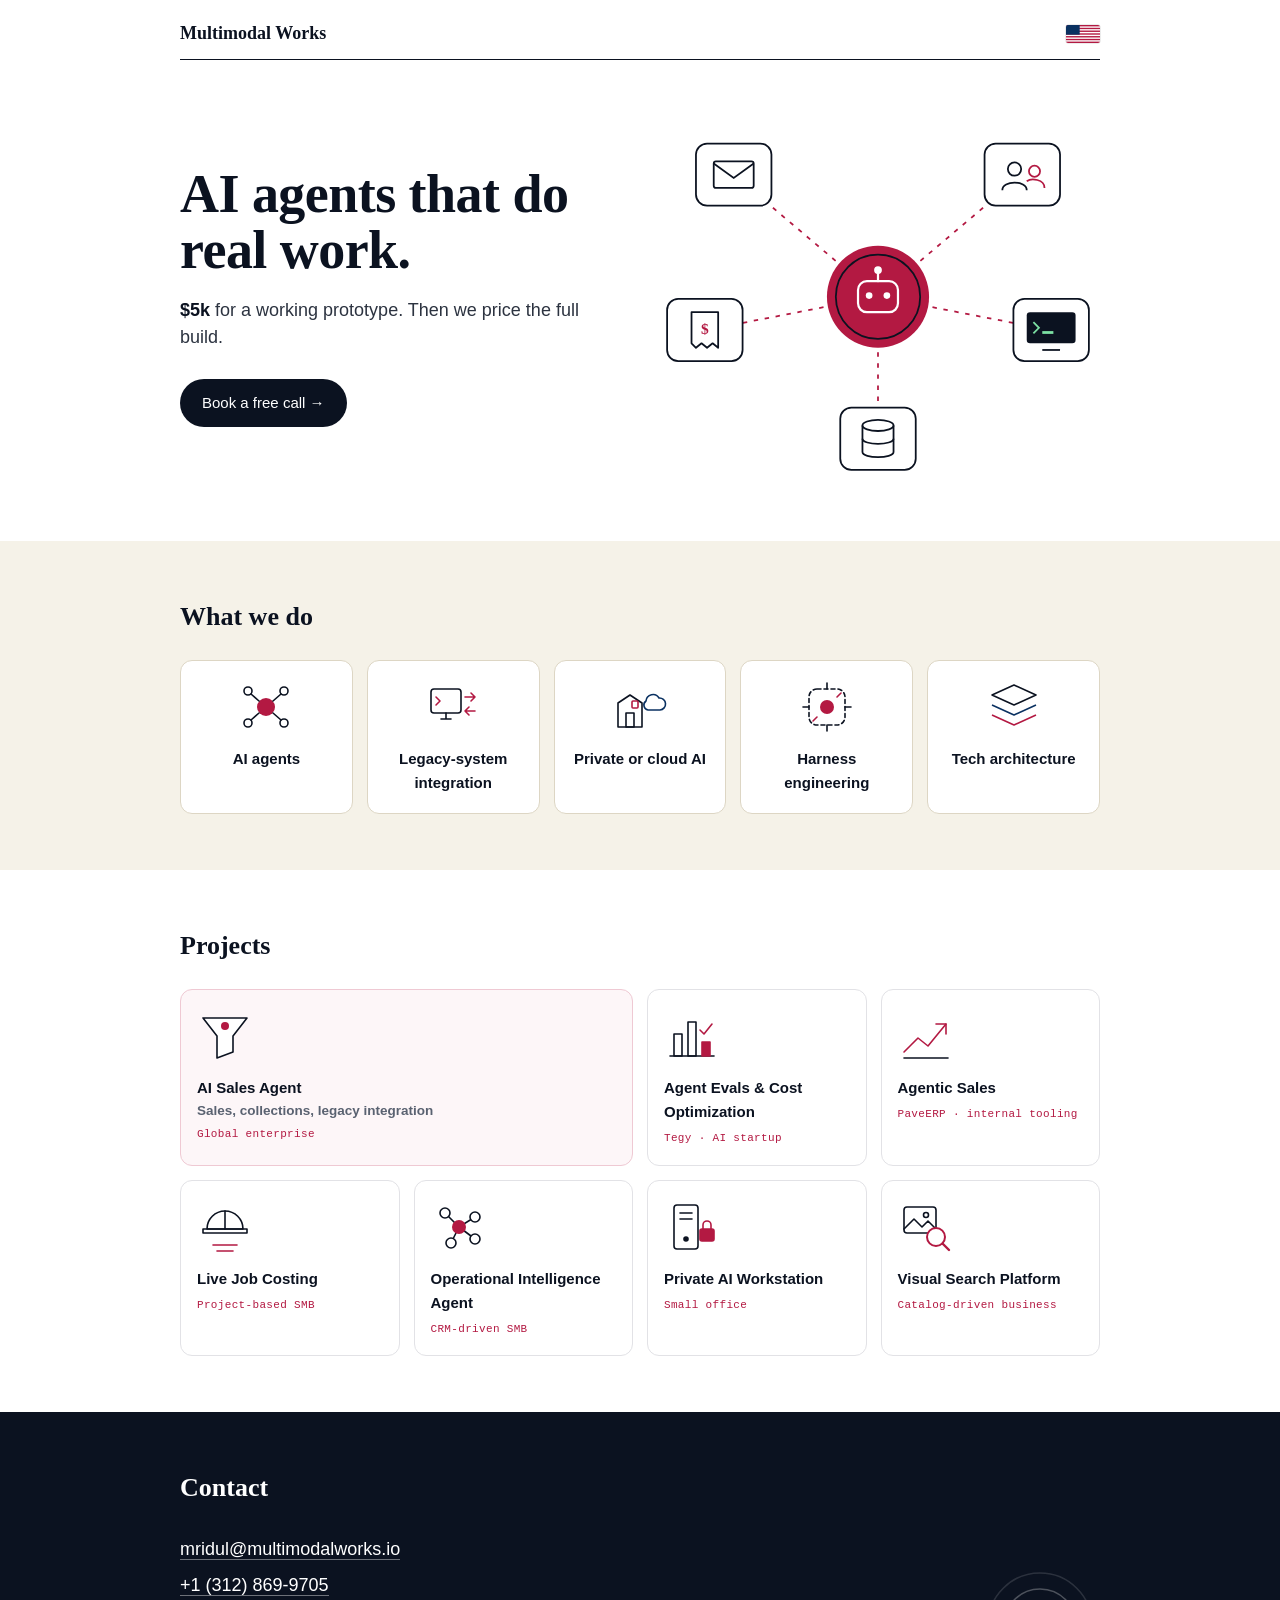
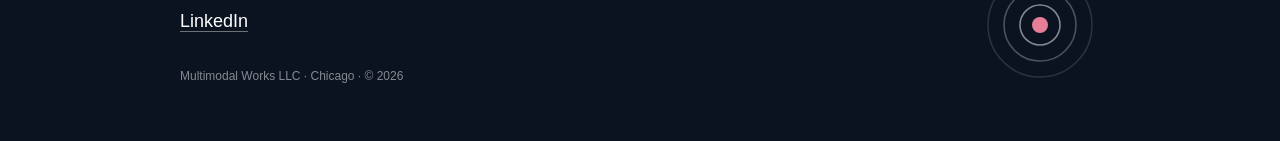
==== commit e96c9c85: "feat(home): add illustrations to hero, services, and projects - Animated agent-hub hero graphic wire" ====
--- a/index.html
+++ b/index.html
@@ -13,6 +13,7 @@
         --paper: #ffffff;
         --rule: #e2e2e6;
         --red: #b31942;
+        --navy: #0a3161;
         --ivory: #f5f2e8;
         --serif: "Iowan Old Style", "Apple Garamond", Georgia, Cambria, "Times New Roman", serif;
         --sans: -apple-system, BlinkMacSystemFont, "Segoe UI", Inter, Roboto, Helvetica, Arial, sans-serif;
@@ -32,17 +33,18 @@
       li { list-style: none; }
       a { color: inherit; text-decoration: none; border-bottom: 1px solid currentColor; }
       a:hover { color: var(--red); }
-
-      .wrap { max-width: 640px; margin: 0 auto; padding: 0 20px; }
-      section { padding: 48px 0; }
+      svg { display: block; }
+
+      .wrap { max-width: 960px; margin: 0 auto; padding: 0 20px; }
+      section { padding: 56px 0; }
       .ivory { background: var(--ivory); }
       .dark { background: var(--ink); color: var(--paper); }
 
       h2 {
         font-family: var(--serif);
-        font-size: 24px;
+        font-size: 26px;
         font-weight: 600;
-        margin-bottom: 20px;
+        margin-bottom: 24px;
       }
 
       header {
@@ -55,11 +57,18 @@
       .wordmark { font-family: var(--serif); font-size: 18px; font-weight: 600; }
       .flag { height: 18px; width: auto; border-radius: 2px; box-shadow: 0 0 0 0.5px rgba(0, 0, 0, 0.15); }
 
-      .hero { padding: 64px 0; }
+      /* Hero */
+      .hero { padding: 48px 0 56px; }
+      .hero .wrap {
+        display: grid;
+        grid-template-columns: 1fr 1fr;
+        gap: 32px;
+        align-items: center;
+      }
       .hero h1 {
         font-family: var(--serif);
-        font-size: clamp(34px, 6.5vw, 48px);
-        line-height: 1.06;
+        font-size: clamp(36px, 5.6vw, 54px);
+        line-height: 1.04;
         font-weight: 600;
         letter-spacing: -0.01em;
       }
@@ -77,43 +86,58 @@
         border: none;
       }
       .btn:hover { background: var(--red); color: var(--paper); }
-
-      .chips { display: flex; flex-wrap: wrap; gap: 10px; }
-      .chips li {
+      .hero-art { width: 100%; height: auto; }
+      .flow { stroke-dasharray: 4 6; animation: flow 1.6s linear infinite; }
+      .pulse { transform-origin: 200px 170px; animation: pulse 2.4s ease-in-out infinite; }
+      @keyframes flow { to { stroke-dashoffset: -20; } }
+      @keyframes pulse { 0%, 100% { transform: scale(1); opacity: 0.35; } 50% { transform: scale(1.25); opacity: 0; } }
+      @media (prefers-reduced-motion: reduce) { .flow, .pulse { animation: none; } }
+
+      /* Tiles (services + projects) */
+      .tiles { display: grid; gap: 14px; }
+      .services .tiles { grid-template-columns: repeat(5, 1fr); }
+      .projects .tiles { grid-template-columns: repeat(auto-fill, minmax(200px, 1fr)); }
+      .tile {
         background: var(--paper);
-        border: 1px solid #ddd6c4;
-        border-radius: 999px;
-        padding: 8px 14px;
-        font-size: 15px;
-        font-weight: 500;
-      }
-
-      .projects li {
-        display: flex;
-        justify-content: space-between;
-        align-items: baseline;
-        gap: 4px 16px;
-        flex-wrap: wrap;
-        padding: 12px 0;
-        border-top: 1px solid var(--rule);
-      }
-      .projects li:first-child { border-top: none; padding-top: 0; }
-      .projects .name { font-weight: 600; font-size: 16px; }
-      .projects .name span { display: block; font-weight: 400; font-size: 14px; color: var(--ink-mute); }
-      .projects .client {
+        border: 1px solid var(--rule);
+        border-radius: 12px;
+        padding: 18px 16px;
+      }
+      .services .tile { border-color: #ddd6c4; text-align: center; }
+      .tile svg { width: 56px; height: 56px; margin-bottom: 12px; }
+      .services .tile svg { margin: 0 auto 12px; }
+      .tile .name { font-weight: 600; font-size: 15px; line-height: 1.3; }
+      .tile .client {
+        display: block;
+        margin-top: 6px;
         font-family: var(--mono);
-        font-size: 11.5px;
+        font-size: 11px;
         color: var(--red);
         letter-spacing: 0.03em;
       }
-
+      .tile.featured { grid-column: span 2; background: #fdf6f8; border-color: #efc9d3; }
+      .tile.featured .sub { display: block; margin-top: 2px; font-size: 13.5px; color: var(--ink-mute); }
+
+      /* Contact */
+      .contact .wrap { display: flex; justify-content: space-between; align-items: flex-end; gap: 24px; flex-wrap: wrap; }
       .contact .lines { font-size: 18px; line-height: 2; }
       .contact a { color: var(--paper); border-color: rgba(255, 255, 255, 0.4); }
       .contact a:hover { color: #ff8aa6; }
       .contact small { display: block; margin-top: 28px; font-size: 12px; color: rgba(255, 255, 255, 0.5); }
-
-      @media (max-width: 480px) {
-        section, .hero { padding: 40px 0; }
+      .contact .mark { width: 120px; height: 120px; opacity: 0.9; }
+
+      @media (max-width: 820px) {
+        .services .tiles { grid-template-columns: repeat(3, 1fr); }
+      }
+      @media (max-width: 640px) {
+        .hero .wrap { grid-template-columns: 1fr; gap: 8px; }
+        .hero-art { max-width: 380px; margin: 0 auto; }
+        .services .tiles { grid-template-columns: repeat(2, 1fr); }
+        .services .tile:last-child { grid-column: 1 / -1; }
+        .projects .tiles { grid-template-columns: 1fr 1fr; }
+        .tile.featured { grid-column: 1 / -1; }
+        .contact .mark { display: none; }
+        section { padding: 44px 0; }
       }
     </style>
   </head>
@@ -137,51 +161,223 @@
       </header>
     </div>
 
+    <!-- Hero -->
     <section class="hero">
       <div class="wrap">
-        <h1>AI agents that do real work.</h1>
-        <p><strong>$5k</strong> for a working prototype. Then we price the full build.</p>
-        <a class="btn" href="mailto:mridul@multimodalworks.io?subject=Multimodal%20Works%20%E2%80%94%20intro">Book a free call &rarr;</a>
+        <div>
+          <h1>AI agents that do real work.</h1>
+          <p><strong>$5k</strong> for a working prototype. Then we price the full build.</p>
+          <a class="btn" href="mailto:mridul@multimodalworks.io?subject=Multimodal%20Works%20%E2%80%94%20intro">Book a free call &rarr;</a>
+        </div>
+
+        <!-- Agent hub wired into business systems -->
+        <svg class="hero-art" viewBox="0 0 400 340" role="img" aria-label="An AI agent connected to email, CRM, invoices, a legacy system, and a database">
+          <g fill="none" stroke="#b31942" stroke-width="1.6">
+            <path class="flow" d="M200 170 L70 60" />
+            <path class="flow" d="M200 170 L330 60" />
+            <path class="flow" d="M200 170 L45 200" />
+            <path class="flow" d="M200 170 L355 200" />
+            <path class="flow" d="M200 170 L200 295" />
+          </g>
+
+          <!-- email -->
+          <g transform="translate(36 32)">
+            <rect width="68" height="56" rx="10" fill="#fff" stroke="#0b1220" stroke-width="1.6" />
+            <rect x="16" y="16" width="36" height="24" rx="2" fill="none" stroke="#0b1220" stroke-width="1.6" />
+            <path d="M16 18 L34 31 L52 18" fill="none" stroke="#0b1220" stroke-width="1.6" />
+          </g>
+          <!-- CRM / people -->
+          <g transform="translate(296 32)">
+            <rect width="68" height="56" rx="10" fill="#fff" stroke="#0b1220" stroke-width="1.6" />
+            <circle cx="27" cy="23" r="6" fill="none" stroke="#0b1220" stroke-width="1.6" />
+            <path d="M16 42 C16 33, 38 33, 38 42" fill="none" stroke="#0b1220" stroke-width="1.6" />
+            <circle cx="45" cy="25" r="5" fill="none" stroke="#b31942" stroke-width="1.6" />
+            <path d="M38 34 C42 31, 54 32, 54 40" fill="none" stroke="#b31942" stroke-width="1.6" />
+          </g>
+          <!-- invoice -->
+          <g transform="translate(10 172)">
+            <rect width="68" height="56" rx="10" fill="#fff" stroke="#0b1220" stroke-width="1.6" />
+            <path d="M22 12 H46 V44 L41 40 L36 44 L31 40 L26 44 L22 40 Z" fill="none" stroke="#0b1220" stroke-width="1.6" stroke-linejoin="round" />
+            <text x="34" y="32" text-anchor="middle" font-family="Georgia, serif" font-size="14" font-weight="700" fill="#b31942">$</text>
+          </g>
+          <!-- legacy terminal -->
+          <g transform="translate(322 172)">
+            <rect width="68" height="56" rx="10" fill="#fff" stroke="#0b1220" stroke-width="1.6" />
+            <rect x="12" y="12" width="44" height="28" rx="3" fill="#0b1220" />
+            <path d="M18 21 L23 26 L18 31" fill="none" stroke="#7CE0A3" stroke-width="1.6" />
+            <rect x="26" y="29" width="10" height="2.5" fill="#7CE0A3" />
+            <path d="M26 46 H42" stroke="#0b1220" stroke-width="1.6" />
+          </g>
+          <!-- database -->
+          <g transform="translate(166 270)">
+            <rect width="68" height="56" rx="10" fill="#fff" stroke="#0b1220" stroke-width="1.6" />
+            <ellipse cx="34" cy="16" rx="14" ry="5" fill="none" stroke="#0b1220" stroke-width="1.6" />
+            <path d="M20 16 V40 C20 46, 48 46, 48 40 V16" fill="none" stroke="#0b1220" stroke-width="1.6" />
+            <path d="M20 28 C20 34, 48 34, 48 28" fill="none" stroke="#0b1220" stroke-width="1.6" />
+          </g>
+
+          <!-- agent -->
+          <circle class="pulse" cx="200" cy="170" r="46" fill="#b31942" />
+          <circle cx="200" cy="170" r="38" fill="#b31942" />
+          <circle cx="200" cy="170" r="38" fill="none" stroke="#0b1220" stroke-width="1.6" />
+          <g fill="none" stroke="#fff" stroke-width="2" stroke-linecap="round">
+            <rect x="182" y="156" width="36" height="28" rx="8" />
+            <path d="M200 148 V156" />
+            <circle cx="200" cy="146" r="2.5" fill="#fff" />
+          </g>
+          <circle cx="192" cy="169" r="3" fill="#fff" />
+          <circle cx="208" cy="169" r="3" fill="#fff" />
+        </svg>
       </div>
     </section>
 
-    <section class="ivory">
+    <!-- What we do -->
+    <section class="ivory services">
       <div class="wrap">
         <h2>What we do</h2>
-        <ul class="chips">
-          <li>AI agents</li>
-          <li>Legacy-system integration</li>
-          <li>Private or cloud AI</li>
-          <li>Harness engineering</li>
-          <li>Tech architecture</li>
+        <ul class="tiles">
+          <li class="tile">
+            <svg viewBox="0 0 56 56" aria-hidden="true" fill="none" stroke="#0b1220" stroke-width="1.6" stroke-linecap="round">
+              <circle cx="28" cy="28" r="9" fill="#b31942" stroke="none" />
+              <circle cx="10" cy="12" r="4" /><circle cx="46" cy="12" r="4" /><circle cx="10" cy="44" r="4" /><circle cx="46" cy="44" r="4" />
+              <path d="M13 15 L21 22 M43 15 L35 22 M13 41 L21 34 M43 41 L35 34" />
+            </svg>
+            <span class="name">AI agents</span>
+          </li>
+          <li class="tile">
+            <svg viewBox="0 0 56 56" aria-hidden="true" fill="none" stroke="#0b1220" stroke-width="1.6" stroke-linecap="round" stroke-linejoin="round">
+              <rect x="6" y="10" width="30" height="24" rx="3" />
+              <path d="M16 40 H26 M21 34 V40" />
+              <path d="M11 18 L15 22 L11 26" stroke="#b31942" />
+              <path d="M40 18 H50 M46 14 L50 18 L46 22" stroke="#b31942" />
+              <path d="M50 32 H40 M44 28 L40 32 L44 36" stroke="#b31942" />
+            </svg>
+            <span class="name">Legacy-system integration</span>
+          </li>
+          <li class="tile">
+            <svg viewBox="0 0 56 56" aria-hidden="true" fill="none" stroke="#0b1220" stroke-width="1.6" stroke-linecap="round" stroke-linejoin="round">
+              <path d="M6 48 V24 L18 16 L30 24 V48 Z" />
+              <rect x="14" y="34" width="8" height="14" />
+              <rect x="20" y="22" width="6" height="7" rx="1" stroke="#b31942" />
+              <path d="M34 22 A7 7 0 0 1 47 19 A6 6 0 0 1 48 31 H36 A5 5 0 0 1 34 22 Z" stroke="#0a3161" />
+            </svg>
+            <span class="name">Private or cloud AI</span>
+          </li>
+          <li class="tile">
+            <svg viewBox="0 0 56 56" aria-hidden="true" fill="none" stroke="#0b1220" stroke-width="1.6" stroke-linecap="round" stroke-linejoin="round">
+              <rect x="10" y="10" width="36" height="36" rx="8" stroke-dasharray="4 3" />
+              <circle cx="28" cy="28" r="7" fill="#b31942" stroke="none" />
+              <path d="M28 4 V10 M28 46 V52 M4 28 H10 M46 28 H52" />
+              <path d="M38 18 L42 14 M18 38 L14 42" stroke="#b31942" />
+            </svg>
+            <span class="name">Harness engineering</span>
+          </li>
+          <li class="tile">
+            <svg viewBox="0 0 56 56" aria-hidden="true" fill="none" stroke="#0b1220" stroke-width="1.6" stroke-linejoin="round">
+              <path d="M28 6 L50 16 L28 26 L6 16 Z" fill="#fff" />
+              <path d="M6 26 L28 36 L50 26" stroke="#0a3161" />
+              <path d="M6 36 L28 46 L50 36" stroke="#b31942" />
+            </svg>
+            <span class="name">Tech architecture</span>
+          </li>
         </ul>
       </div>
     </section>
 
+    <!-- Projects -->
     <section class="projects">
       <div class="wrap">
         <h2>Projects</h2>
-        <ul>
-          <li><span class="name">AI Sales Agent<span>Sales, collections, legacy integration</span></span><span class="client">Global enterprise</span></li>
-          <li><span class="name">Agent Evals &amp; Cost Optimization</span><span class="client">Tegy &middot; AI startup</span></li>
-          <li><span class="name">Agentic Sales</span><span class="client">PaveERP &middot; internal tooling</span></li>
-          <li><span class="name">Live Job Costing</span><span class="client">Project-based SMB</span></li>
-          <li><span class="name">Operational Intelligence Agent</span><span class="client">CRM-driven SMB</span></li>
-          <li><span class="name">Private AI Workstation</span><span class="client">Small office</span></li>
-          <li><span class="name">Visual Search Platform</span><span class="client">Catalog-driven business</span></li>
+        <ul class="tiles">
+          <li class="tile featured">
+            <svg viewBox="0 0 56 56" aria-hidden="true" fill="none" stroke="#0b1220" stroke-width="1.6" stroke-linecap="round" stroke-linejoin="round">
+              <path d="M6 10 H50 L36 28 V44 L20 50 V28 Z" fill="#fff" />
+              <circle cx="28" cy="18" r="4" fill="#b31942" stroke="none" />
+            </svg>
+            <span class="name">AI Sales Agent<span class="sub">Sales, collections, legacy integration</span></span>
+            <span class="client">Global enterprise</span>
+          </li>
+          <li class="tile">
+            <svg viewBox="0 0 56 56" aria-hidden="true" fill="none" stroke="#0b1220" stroke-width="1.6" stroke-linecap="round" stroke-linejoin="round">
+              <path d="M6 48 H50" />
+              <rect x="10" y="26" width="8" height="22" /><rect x="24" y="14" width="8" height="34" /><rect x="38" y="34" width="8" height="14" fill="#b31942" stroke="#b31942" />
+              <path d="M36 22 L40 26 L48 16" stroke="#b31942" />
+            </svg>
+            <span class="name">Agent Evals &amp; Cost Optimization</span>
+            <span class="client">Tegy &middot; AI startup</span>
+          </li>
+          <li class="tile">
+            <svg viewBox="0 0 56 56" aria-hidden="true" fill="none" stroke="#0b1220" stroke-width="1.6" stroke-linecap="round" stroke-linejoin="round">
+              <path d="M6 44 L20 30 L30 38 L48 16" stroke="#b31942" />
+              <path d="M38 16 H48 V26" stroke="#b31942" />
+              <path d="M6 50 H50" />
+            </svg>
+            <span class="name">Agentic Sales</span>
+            <span class="client">PaveERP &middot; internal tooling</span>
+          </li>
+          <li class="tile">
+            <svg viewBox="0 0 56 56" aria-hidden="true" fill="none" stroke="#0b1220" stroke-width="1.6" stroke-linecap="round" stroke-linejoin="round">
+              <path d="M10 30 A18 18 0 0 1 46 30 Z" fill="#fff" />
+              <path d="M6 30 H50 V34 H6 Z" />
+              <path d="M28 12 V30" />
+              <path d="M16 46 H40" stroke="#b31942" /><path d="M20 52 H36" stroke="#b31942" />
+            </svg>
+            <span class="name">Live Job Costing</span>
+            <span class="client">Project-based SMB</span>
+          </li>
+          <li class="tile">
+            <svg viewBox="0 0 56 56" aria-hidden="true" fill="none" stroke="#0b1220" stroke-width="1.6" stroke-linecap="round">
+              <path d="M14 14 L28 28 L44 18 M28 28 L20 44 M28 28 L44 40" />
+              <circle cx="14" cy="14" r="5" fill="#fff" /><circle cx="44" cy="18" r="5" fill="#fff" /><circle cx="20" cy="44" r="5" fill="#fff" /><circle cx="44" cy="40" r="5" fill="#fff" />
+              <circle cx="28" cy="28" r="7" fill="#b31942" stroke="none" />
+            </svg>
+            <span class="name">Operational Intelligence Agent</span>
+            <span class="client">CRM-driven SMB</span>
+          </li>
+          <li class="tile">
+            <svg viewBox="0 0 56 56" aria-hidden="true" fill="none" stroke="#0b1220" stroke-width="1.6" stroke-linecap="round" stroke-linejoin="round">
+              <rect x="10" y="6" width="24" height="44" rx="3" fill="#fff" />
+              <path d="M16 14 H28 M16 20 H28" />
+              <circle cx="22" cy="40" r="2" fill="#0b1220" />
+              <rect x="36" y="30" width="14" height="12" rx="2" fill="#b31942" stroke="#b31942" />
+              <path d="M39 30 V26 A4 4 0 0 1 47 26 V30" stroke="#b31942" />
+            </svg>
+            <span class="name">Private AI Workstation</span>
+            <span class="client">Small office</span>
+          </li>
+          <li class="tile">
+            <svg viewBox="0 0 56 56" aria-hidden="true" fill="none" stroke="#0b1220" stroke-width="1.6" stroke-linecap="round" stroke-linejoin="round">
+              <rect x="6" y="8" width="32" height="26" rx="3" fill="#fff" />
+              <path d="M6 30 L16 20 L24 28 L30 22 L38 30" />
+              <circle cx="28" cy="16" r="2.5" />
+              <circle cx="38" cy="38" r="9" fill="#fff" stroke="#b31942" stroke-width="2" />
+              <path d="M44.5 44.5 L51 51" stroke="#b31942" stroke-width="2.4" />
+            </svg>
+            <span class="name">Visual Search Platform</span>
+            <span class="client">Catalog-driven business</span>
+          </li>
         </ul>
       </div>
     </section>
 
+    <!-- Contact -->
     <section class="dark contact">
       <div class="wrap">
-        <h2>Contact</h2>
-        <div class="lines">
-          <a href="mailto:mridul@multimodalworks.io?subject=Multimodal%20Works%20%E2%80%94%20intro">mridul@multimodalworks.io</a><br />
-          <a href="tel:+13128699705">+1 (312) 869-9705</a><br />
-          <a href="https://www.linkedin.com/in/mridul-s-56738a149">LinkedIn</a>
+        <div>
+          <h2>Contact</h2>
+          <div class="lines">
+            <a href="mailto:mridul@multimodalworks.io?subject=Multimodal%20Works%20%E2%80%94%20intro">mridul@multimodalworks.io</a><br />
+            <a href="tel:+13128699705">+1 (312) 869-9705</a><br />
+            <a href="https://www.linkedin.com/in/mridul-s-56738a149">LinkedIn</a>
+          </div>
+          <small>Multimodal Works LLC &middot; Chicago &middot; &copy; 2026</small>
         </div>
-        <small>Multimodal Works LLC &middot; Chicago &middot; &copy; 2026</small>
+        <svg class="mark" viewBox="0 0 120 120" aria-hidden="true" fill="none" stroke-width="1.6">
+          <circle cx="60" cy="60" r="52" stroke="rgba(255,255,255,0.15)" />
+          <circle cx="60" cy="60" r="36" stroke="rgba(255,255,255,0.3)" />
+          <circle cx="60" cy="60" r="20" stroke="rgba(255,255,255,0.55)" />
+          <circle cx="60" cy="60" r="8" fill="#ff8aa6" stroke="none" />
+        </svg>
       </div>
     </section>
   </body>
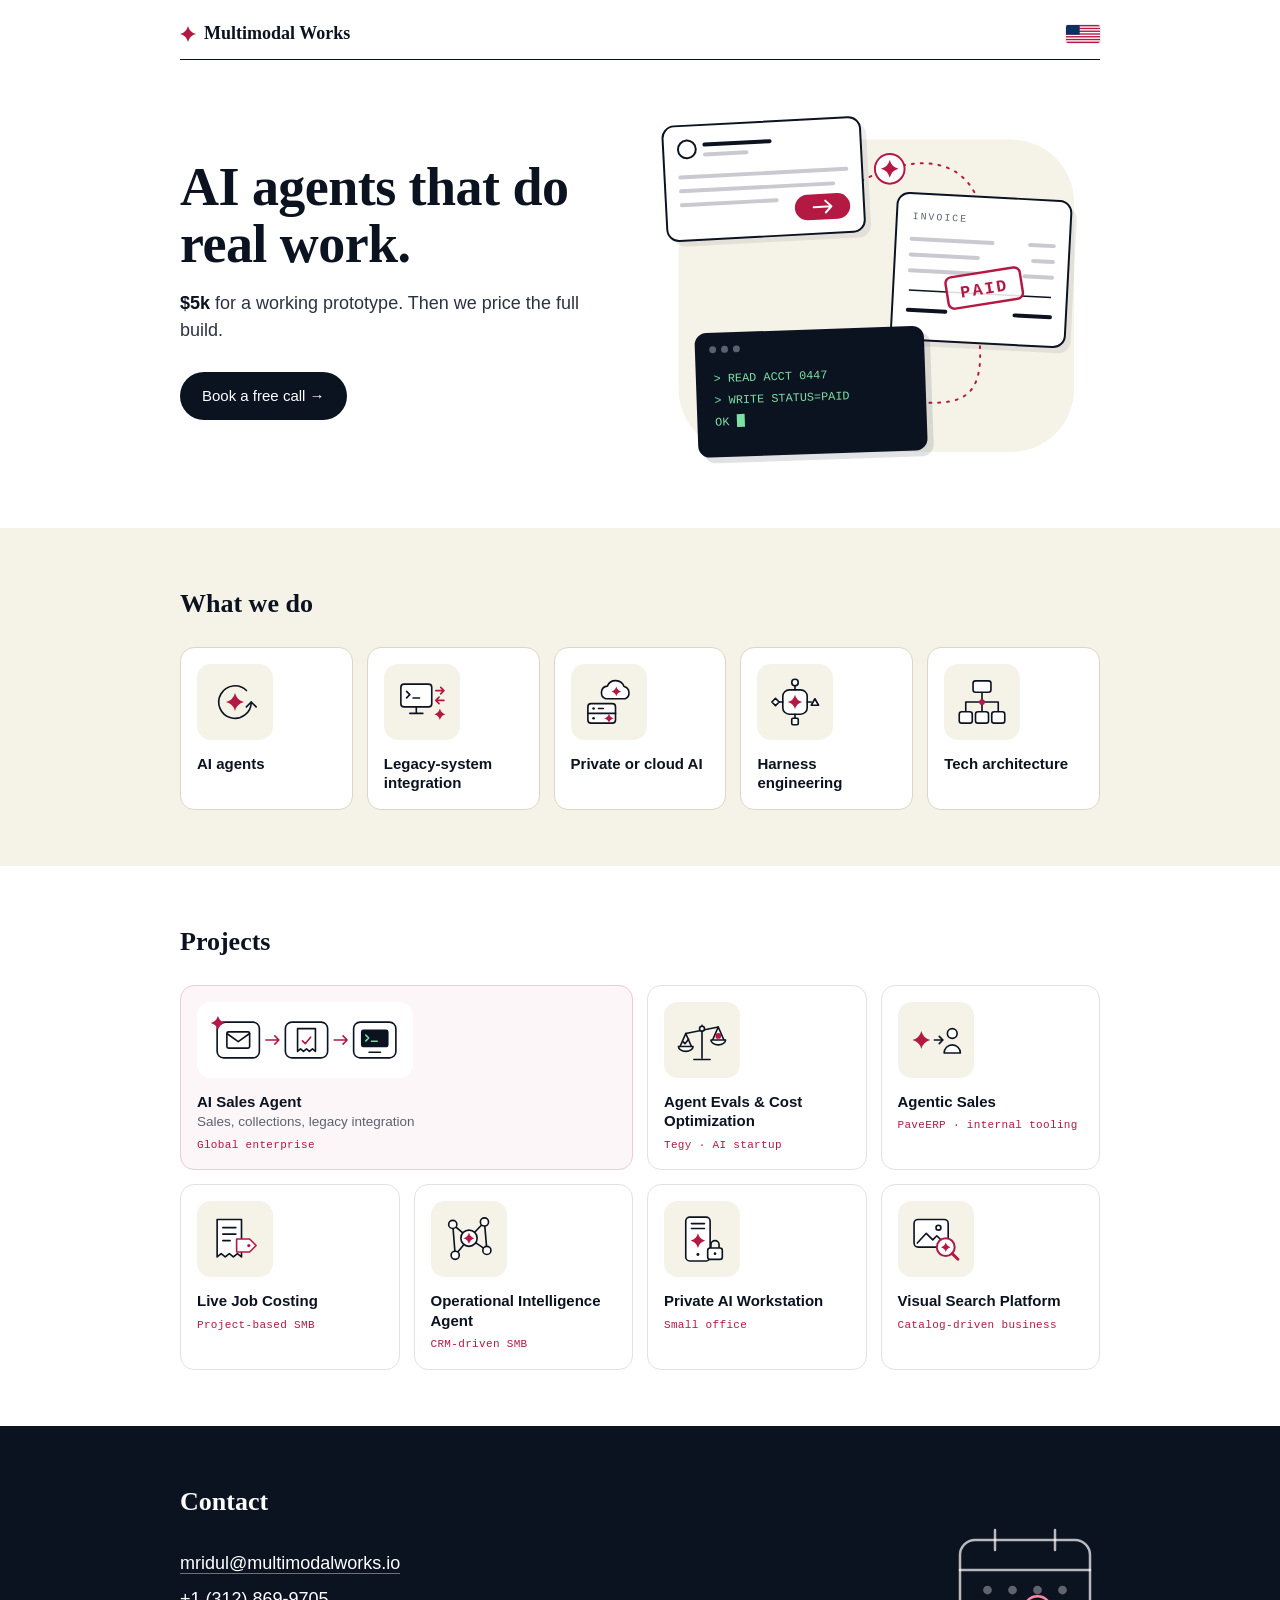
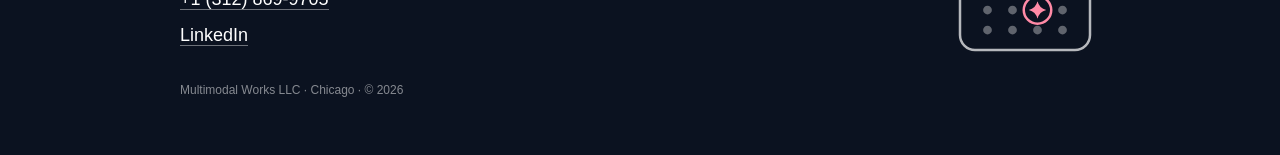
==== commit 6a2f0afe: "feat(home): redraw imagery as one illustration system - Red spark is the agent, ink line-work is the" ====
--- a/index.html
+++ b/index.html
@@ -13,7 +13,6 @@
         --paper: #ffffff;
         --rule: #e2e2e6;
         --red: #b31942;
-        --navy: #0a3161;
         --ivory: #f5f2e8;
         --serif: "Iowan Old Style", "Apple Garamond", Georgia, Cambria, "Times New Roman", serif;
         --sans: -apple-system, BlinkMacSystemFont, "Segoe UI", Inter, Roboto, Helvetica, Arial, sans-serif;
@@ -34,6 +33,15 @@
       a { color: inherit; text-decoration: none; border-bottom: 1px solid currentColor; }
       a:hover { color: var(--red); }
       svg { display: block; }
+      .defs { position: absolute; width: 0; height: 0; }
+
+      /* Illustration system: ink line-work is the client's world, the red spark is the agent. */
+      .ic { fill: none; stroke: var(--ink); stroke-width: 2; stroke-linecap: round; stroke-linejoin: round; }
+      .ic .w { fill: var(--paper); }
+      .ic .r { stroke: var(--red); }
+      .ic .rf { fill: var(--red); stroke: none; }
+      .ic .k { fill: var(--ink); stroke: none; }
+      .spark { color: var(--red); stroke: none; }
 
       .wrap { max-width: 960px; margin: 0 auto; padding: 0 20px; }
       section { padding: 56px 0; }
@@ -54,14 +62,22 @@
         padding: 20px 0 12px;
         border-bottom: 1.5px solid var(--ink);
       }
-      .wordmark { font-family: var(--serif); font-size: 18px; font-weight: 600; }
+      .wordmark {
+        display: flex;
+        align-items: center;
+        gap: 8px;
+        font-family: var(--serif);
+        font-size: 18px;
+        font-weight: 600;
+      }
+      .wordmark svg { width: 16px; height: 16px; }
       .flag { height: 18px; width: auto; border-radius: 2px; box-shadow: 0 0 0 0.5px rgba(0, 0, 0, 0.15); }
 
       /* Hero */
-      .hero { padding: 48px 0 56px; }
+      .hero { padding: 40px 0 48px; }
       .hero .wrap {
         display: grid;
-        grid-template-columns: 1fr 1fr;
+        grid-template-columns: 1fr 1.05fr;
         gap: 32px;
         align-items: center;
       }
@@ -87,26 +103,39 @@
       }
       .btn:hover { background: var(--red); color: var(--paper); }
       .hero-art { width: 100%; height: auto; }
-      .flow { stroke-dasharray: 4 6; animation: flow 1.6s linear infinite; }
-      .pulse { transform-origin: 200px 170px; animation: pulse 2.4s ease-in-out infinite; }
-      @keyframes flow { to { stroke-dashoffset: -20; } }
-      @keyframes pulse { 0%, 100% { transform: scale(1); opacity: 0.35; } 50% { transform: scale(1.25); opacity: 0; } }
-      @media (prefers-reduced-motion: reduce) { .flow, .pulse { animation: none; } }
-
-      /* Tiles (services + projects) */
+      .hero-art text { font-family: var(--mono); }
+      .trail { stroke: var(--red); stroke-width: 2; fill: none; stroke-dasharray: 2 7; stroke-linecap: round; }
+      .cursor { animation: blink 1.1s steps(1) infinite; }
+      .still { display: none; }
+      @keyframes blink { 50% { opacity: 0; } }
+      @media (prefers-reduced-motion: reduce) {
+        .cursor { animation: none; }
+        .moving { display: none; }
+        .still { display: inline; }
+      }
+
+      /* Tiles */
       .tiles { display: grid; gap: 14px; }
       .services .tiles { grid-template-columns: repeat(5, 1fr); }
-      .projects .tiles { grid-template-columns: repeat(auto-fill, minmax(200px, 1fr)); }
+      .projects .tiles { grid-template-columns: repeat(4, 1fr); }
       .tile {
         background: var(--paper);
         border: 1px solid var(--rule);
-        border-radius: 12px;
-        padding: 18px 16px;
-      }
-      .services .tile { border-color: #ddd6c4; text-align: center; }
-      .tile svg { width: 56px; height: 56px; margin-bottom: 12px; }
-      .services .tile svg { margin: 0 auto 12px; }
-      .tile .name { font-weight: 600; font-size: 15px; line-height: 1.3; }
+        border-radius: 14px;
+        padding: 16px;
+        transition: transform 180ms ease, box-shadow 180ms ease, border-color 180ms ease;
+      }
+      .tile:hover { transform: translateY(-2px); border-color: var(--ink); box-shadow: 0 10px 24px rgba(11, 18, 32, 0.07); }
+      .services .tile { border-color: #ddd6c4; }
+      .plate {
+        display: inline-flex;
+        background: var(--ivory);
+        border-radius: 14px;
+        padding: 12px;
+        margin-bottom: 14px;
+      }
+      .plate svg { height: 52px; width: auto; }
+      .tile .name { display: block; font-weight: 600; font-size: 15px; line-height: 1.3; }
       .tile .client {
         display: block;
         margin-top: 6px;
@@ -116,35 +145,47 @@
         letter-spacing: 0.03em;
       }
       .tile.featured { grid-column: span 2; background: #fdf6f8; border-color: #efc9d3; }
-      .tile.featured .sub { display: block; margin-top: 2px; font-size: 13.5px; color: var(--ink-mute); }
+      .tile.featured .plate { background: var(--paper); }
+      .tile.featured .sub { display: block; margin-top: 2px; font-weight: 400; font-size: 13.5px; color: var(--ink-mute); }
 
       /* Contact */
-      .contact .wrap { display: flex; justify-content: space-between; align-items: flex-end; gap: 24px; flex-wrap: wrap; }
+      .contact .wrap { display: flex; justify-content: space-between; align-items: center; gap: 24px; }
       .contact .lines { font-size: 18px; line-height: 2; }
       .contact a { color: var(--paper); border-color: rgba(255, 255, 255, 0.4); }
       .contact a:hover { color: #ff8aa6; }
       .contact small { display: block; margin-top: 28px; font-size: 12px; color: rgba(255, 255, 255, 0.5); }
-      .contact .mark { width: 120px; height: 120px; opacity: 0.9; }
+      .contact .cal { width: 150px; height: auto; flex-shrink: 0; }
+      .contact .spark { color: #ff8aa6; }
 
       @media (max-width: 820px) {
         .services .tiles { grid-template-columns: repeat(3, 1fr); }
+        .projects .tiles { grid-template-columns: repeat(2, 1fr); }
       }
       @media (max-width: 640px) {
-        .hero .wrap { grid-template-columns: 1fr; gap: 8px; }
-        .hero-art { max-width: 380px; margin: 0 auto; }
+        .hero .wrap { grid-template-columns: 1fr; gap: 20px; }
+        .hero-art { max-width: 400px; margin: 0 auto; }
         .services .tiles { grid-template-columns: repeat(2, 1fr); }
         .services .tile:last-child { grid-column: 1 / -1; }
-        .projects .tiles { grid-template-columns: 1fr 1fr; }
-        .tile.featured { grid-column: 1 / -1; }
-        .contact .mark { display: none; }
+        .contact .cal { width: 96px; }
         section { padding: 44px 0; }
       }
+      @media (prefers-reduced-motion: reduce) { .tile { transition: none; } }
     </style>
   </head>
   <body>
+    <!-- Shared agent mark -->
+    <svg class="defs" aria-hidden="true">
+      <symbol id="spark" viewBox="-12 -12 24 24">
+        <path fill="currentColor" d="M0 -12 Q2.4 -2.4 12 0 Q2.4 2.4 0 12 Q-2.4 2.4 -12 0 Q-2.4 -2.4 0 -12 Z" />
+      </symbol>
+    </svg>
+
     <div class="wrap">
       <header>
-        <div class="wordmark">Multimodal Works</div>
+        <div class="wordmark">
+          <svg viewBox="0 0 24 24" aria-hidden="true"><use href="#spark" class="spark" width="24" height="24" /></svg>
+          Multimodal Works
+        </div>
         <svg viewBox="0 0 1235 650" class="flag" role="img" aria-label="Made in the USA">
           <rect width="1235" height="650" fill="#ffffff" />
           <g fill="#b31942">
@@ -170,63 +211,65 @@
           <a class="btn" href="mailto:mridul@multimodalworks.io?subject=Multimodal%20Works%20%E2%80%94%20intro">Book a free call &rarr;</a>
         </div>
 
-        <!-- Agent hub wired into business systems -->
-        <svg class="hero-art" viewBox="0 0 400 340" role="img" aria-label="An AI agent connected to email, CRM, invoices, a legacy system, and a database">
-          <g fill="none" stroke="#b31942" stroke-width="1.6">
-            <path class="flow" d="M200 170 L70 60" />
-            <path class="flow" d="M200 170 L330 60" />
-            <path class="flow" d="M200 170 L45 200" />
-            <path class="flow" d="M200 170 L355 200" />
-            <path class="flow" d="M200 170 L200 295" />
-          </g>
-
-          <!-- email -->
-          <g transform="translate(36 32)">
-            <rect width="68" height="56" rx="10" fill="#fff" stroke="#0b1220" stroke-width="1.6" />
-            <rect x="16" y="16" width="36" height="24" rx="2" fill="none" stroke="#0b1220" stroke-width="1.6" />
-            <path d="M16 18 L34 31 L52 18" fill="none" stroke="#0b1220" stroke-width="1.6" />
-          </g>
-          <!-- CRM / people -->
-          <g transform="translate(296 32)">
-            <rect width="68" height="56" rx="10" fill="#fff" stroke="#0b1220" stroke-width="1.6" />
-            <circle cx="27" cy="23" r="6" fill="none" stroke="#0b1220" stroke-width="1.6" />
-            <path d="M16 42 C16 33, 38 33, 38 42" fill="none" stroke="#0b1220" stroke-width="1.6" />
-            <circle cx="45" cy="25" r="5" fill="none" stroke="#b31942" stroke-width="1.6" />
-            <path d="M38 34 C42 31, 54 32, 54 40" fill="none" stroke="#b31942" stroke-width="1.6" />
-          </g>
-          <!-- invoice -->
-          <g transform="translate(10 172)">
-            <rect width="68" height="56" rx="10" fill="#fff" stroke="#0b1220" stroke-width="1.6" />
-            <path d="M22 12 H46 V44 L41 40 L36 44 L31 40 L26 44 L22 40 Z" fill="none" stroke="#0b1220" stroke-width="1.6" stroke-linejoin="round" />
-            <text x="34" y="32" text-anchor="middle" font-family="Georgia, serif" font-size="14" font-weight="700" fill="#b31942">$</text>
-          </g>
-          <!-- legacy terminal -->
-          <g transform="translate(322 172)">
-            <rect width="68" height="56" rx="10" fill="#fff" stroke="#0b1220" stroke-width="1.6" />
-            <rect x="12" y="12" width="44" height="28" rx="3" fill="#0b1220" />
-            <path d="M18 21 L23 26 L18 31" fill="none" stroke="#7CE0A3" stroke-width="1.6" />
-            <rect x="26" y="29" width="10" height="2.5" fill="#7CE0A3" />
-            <path d="M26 46 H42" stroke="#0b1220" stroke-width="1.6" />
-          </g>
-          <!-- database -->
-          <g transform="translate(166 270)">
-            <rect width="68" height="56" rx="10" fill="#fff" stroke="#0b1220" stroke-width="1.6" />
-            <ellipse cx="34" cy="16" rx="14" ry="5" fill="none" stroke="#0b1220" stroke-width="1.6" />
-            <path d="M20 16 V40 C20 46, 48 46, 48 40 V16" fill="none" stroke="#0b1220" stroke-width="1.6" />
-            <path d="M20 28 C20 34, 48 34, 48 28" fill="none" stroke="#0b1220" stroke-width="1.6" />
-          </g>
-
-          <!-- agent -->
-          <circle class="pulse" cx="200" cy="170" r="46" fill="#b31942" />
-          <circle cx="200" cy="170" r="38" fill="#b31942" />
-          <circle cx="200" cy="170" r="38" fill="none" stroke="#0b1220" stroke-width="1.6" />
-          <g fill="none" stroke="#fff" stroke-width="2" stroke-linecap="round">
-            <rect x="182" y="156" width="36" height="28" rx="8" />
-            <path d="M200 148 V156" />
-            <circle cx="200" cy="146" r="2.5" fill="#fff" />
-          </g>
-          <circle cx="192" cy="169" r="3" fill="#fff" />
-          <circle cx="208" cy="169" r="3" fill="#fff" />
+        <!-- The job, end to end: outreach email -> invoice paid -> record written to the legacy system -->
+        <svg class="hero-art" viewBox="0 0 460 384" role="img" aria-label="An agent sends an outreach email, gets an invoice paid, and writes the result into a legacy system">
+          <rect x="34" y="40" width="400" height="316" rx="64" fill="#f5f2e8" />
+
+          <path class="trail" d="M196 96 C 262 50, 326 52, 340 112" />
+          <path class="trail" d="M338 240 C 344 300, 322 308, 280 306" />
+
+          <!-- Email -->
+          <g transform="rotate(-3 120 80)">
+            <rect x="26" y="28" width="200" height="116" rx="12" fill="#0b1220" opacity="0.08" />
+            <rect x="20" y="22" width="200" height="116" rx="12" fill="#fff" stroke="#0b1220" stroke-width="2" />
+            <circle cx="44" cy="46" r="9" fill="none" stroke="#0b1220" stroke-width="2" />
+            <path d="M62 42 H128" stroke="#0b1220" stroke-width="4" stroke-linecap="round" />
+            <path d="M62 52 H104" stroke="#c9c9cf" stroke-width="4" stroke-linecap="round" />
+            <path d="M36 74 H204 M36 88 H190 M36 102 H132" stroke="#c9c9cf" stroke-width="4" stroke-linecap="round" />
+            <rect x="150" y="98" width="56" height="26" rx="13" fill="#b31942" />
+            <path d="M169 111 H187 M181 105 L187 111 L181 117" fill="none" stroke="#fff" stroke-width="2" stroke-linecap="round" stroke-linejoin="round" />
+          </g>
+
+          <!-- Invoice -->
+          <g transform="rotate(3 340 172)">
+            <rect x="258" y="104" width="176" height="148" rx="12" fill="#0b1220" opacity="0.08" />
+            <rect x="252" y="98" width="176" height="148" rx="12" fill="#fff" stroke="#0b1220" stroke-width="2" />
+            <text x="268" y="124" font-size="10" letter-spacing="2" fill="#5a6271">INVOICE</text>
+            <path d="M268 144 H350 M268 160 H336 M268 176 H344" stroke="#c9c9cf" stroke-width="4" stroke-linecap="round" />
+            <path d="M388 144 H412 M392 160 H412 M384 176 H412" stroke="#c9c9cf" stroke-width="4" stroke-linecap="round" />
+            <path d="M268 196 H412" stroke="#0b1220" stroke-width="1.5" />
+            <path d="M268 216 H306" stroke="#0b1220" stroke-width="4" stroke-linecap="round" />
+            <path d="M376 216 H412" stroke="#0b1220" stroke-width="4" stroke-linecap="round" />
+            <g transform="rotate(-12 344 190)">
+              <rect x="306" y="174" width="76" height="32" rx="6" fill="#fff" fill-opacity="0.85" stroke="#b31942" stroke-width="2.5" />
+              <text x="344" y="196" text-anchor="middle" font-size="17" font-weight="700" letter-spacing="2" fill="#b31942">PAID</text>
+            </g>
+          </g>
+
+          <!-- Legacy terminal -->
+          <g transform="rotate(-2 170 296)">
+            <rect x="58" y="238" width="232" height="126" rx="12" fill="#0b1220" opacity="0.12" />
+            <rect x="52" y="232" width="232" height="126" rx="12" fill="#0b1220" />
+            <circle cx="70" cy="249" r="3.5" fill="#5a6271" /><circle cx="82" cy="249" r="3.5" fill="#5a6271" /><circle cx="94" cy="249" r="3.5" fill="#5a6271" />
+            <text font-size="12" fill="#7ce0a3">
+              <tspan x="70" y="282">&gt; READ  ACCT 0447</tspan>
+              <tspan x="70" y="304">&gt; WRITE STATUS=PAID</tspan>
+              <tspan x="70" y="326">OK</tspan>
+            </text>
+            <rect class="cursor" x="92" y="315" width="8" height="13" fill="#7ce0a3" />
+          </g>
+
+          <!-- The agent -->
+          <g class="moving">
+            <circle r="15" fill="#fff" stroke="#b31942" stroke-width="2" />
+            <use href="#spark" class="spark" x="-9" y="-9" width="18" height="18" />
+            <animateMotion dur="9s" repeatCount="indefinite" calcMode="linear"
+              path="M196 96 C 262 50, 326 52, 340 112 L 338 240 C 344 300, 322 308, 280 306" />
+          </g>
+          <g class="still" transform="translate(272 62)">
+            <circle r="15" fill="#fff" stroke="#b31942" stroke-width="2" />
+            <use href="#spark" class="spark" x="-9" y="-9" width="18" height="18" />
+          </g>
         </svg>
       </div>
     </section>
@@ -237,47 +280,62 @@
         <h2>What we do</h2>
         <ul class="tiles">
           <li class="tile">
-            <svg viewBox="0 0 56 56" aria-hidden="true" fill="none" stroke="#0b1220" stroke-width="1.6" stroke-linecap="round">
-              <circle cx="28" cy="28" r="9" fill="#b31942" stroke="none" />
-              <circle cx="10" cy="12" r="4" /><circle cx="46" cy="12" r="4" /><circle cx="10" cy="44" r="4" /><circle cx="46" cy="44" r="4" />
-              <path d="M13 15 L21 22 M43 15 L35 22 M13 41 L21 34 M43 41 L35 34" />
-            </svg>
+            <!-- agent in its act/observe loop -->
+            <span class="plate"><svg class="ic" viewBox="0 0 64 64" aria-hidden="true">
+              <path d="M46.1 17.9 A20 20 0 1 0 52 32" />
+              <path d="M46 38 L52 32 L58 38" />
+              <use href="#spark" class="spark" x="21" y="21" width="22" height="22" />
+            </svg></span>
             <span class="name">AI agents</span>
           </li>
           <li class="tile">
-            <svg viewBox="0 0 56 56" aria-hidden="true" fill="none" stroke="#0b1220" stroke-width="1.6" stroke-linecap="round" stroke-linejoin="round">
-              <rect x="6" y="10" width="30" height="24" rx="3" />
-              <path d="M16 40 H26 M21 34 V40" />
-              <path d="M11 18 L15 22 L11 26" stroke="#b31942" />
-              <path d="M40 18 H50 M46 14 L50 18 L46 22" stroke="#b31942" />
-              <path d="M50 32 H40 M44 28 L40 32 L44 36" stroke="#b31942" />
-            </svg>
+            <!-- old terminal, agent reads and writes -->
+            <span class="plate"><svg class="ic" viewBox="0 0 64 64" aria-hidden="true">
+              <rect class="w" x="6" y="10" width="38" height="28" rx="4" />
+              <path d="M13 19 l4 4 l-4 4 M21 27 h8" />
+              <path d="M25 38 v7 M17 46 h16" />
+              <path class="r" d="M49 18 h10 M55 14 l4 4 l-4 4" />
+              <path class="r" d="M59 30 h-10 M53 26 l-4 4 l4 4" />
+              <use href="#spark" class="spark" x="47" y="40" width="14" height="14" />
+            </svg></span>
             <span class="name">Legacy-system integration</span>
           </li>
           <li class="tile">
-            <svg viewBox="0 0 56 56" aria-hidden="true" fill="none" stroke="#0b1220" stroke-width="1.6" stroke-linecap="round" stroke-linejoin="round">
-              <path d="M6 48 V24 L18 16 L30 24 V48 Z" />
-              <rect x="14" y="34" width="8" height="14" />
-              <rect x="20" y="22" width="6" height="7" rx="1" stroke="#b31942" />
-              <path d="M34 22 A7 7 0 0 1 47 19 A6 6 0 0 1 48 31 H36 A5 5 0 0 1 34 22 Z" stroke="#0a3161" />
-            </svg>
+            <!-- the agent can live on your server or in the cloud -->
+            <span class="plate"><svg class="ic" viewBox="0 0 64 64" aria-hidden="true">
+              <path class="w" d="M28 28 A8 8 0 0 1 30 12.5 A11 11 0 0 1 50.5 13 A8 8 0 0 1 52 28 Z" />
+              <rect class="w" x="6" y="34" width="34" height="24" rx="4" />
+              <path d="M6 46 h34" />
+              <circle class="k" cx="13" cy="40" r="1.6" /><circle class="k" cx="13" cy="52" r="1.6" />
+              <path d="M19 40 h6" />
+              <use href="#spark" class="spark" x="35" y="13" width="12" height="12" />
+              <use href="#spark" class="spark" x="26" y="46" width="12" height="12" />
+            </svg></span>
             <span class="name">Private or cloud AI</span>
           </li>
           <li class="tile">
-            <svg viewBox="0 0 56 56" aria-hidden="true" fill="none" stroke="#0b1220" stroke-width="1.6" stroke-linecap="round" stroke-linejoin="round">
-              <rect x="10" y="10" width="36" height="36" rx="8" stroke-dasharray="4 3" />
-              <circle cx="28" cy="28" r="7" fill="#b31942" stroke="none" />
-              <path d="M28 4 V10 M28 46 V52 M4 28 H10 M46 28 H52" />
-              <path d="M38 18 L42 14 M18 38 L14 42" stroke="#b31942" />
-            </svg>
+            <!-- the model held in a frame, with tools, memory, evals, guardrails attached -->
+            <span class="plate"><svg class="ic" viewBox="0 0 64 64" aria-hidden="true">
+              <rect class="w" x="17" y="17" width="30" height="30" rx="8" />
+              <path d="M32 17 v-5 M32 47 v5 M17 32 h-5 M47 32 h5" />
+              <circle class="w" cx="32" cy="8" r="4" />
+              <rect class="w" x="28" y="52" width="8" height="8" rx="1.5" />
+              <path class="w" d="M8 27.5 L12.5 32 L8 36.5 L3.500 32 Z" />
+              <path class="w" d="M52 36 L56.500 28 L61 36 Z" />
+              <use href="#spark" class="spark" x="23" y="23" width="18" height="18" />
+            </svg></span>
             <span class="name">Harness engineering</span>
           </li>
           <li class="tile">
-            <svg viewBox="0 0 56 56" aria-hidden="true" fill="none" stroke="#0b1220" stroke-width="1.6" stroke-linejoin="round">
-              <path d="M28 6 L50 16 L28 26 L6 16 Z" fill="#fff" />
-              <path d="M6 26 L28 36 L50 26" stroke="#0a3161" />
-              <path d="M6 36 L28 46 L50 36" stroke="#b31942" />
-            </svg>
+            <!-- system diagram -->
+            <span class="plate"><svg class="ic" viewBox="0 0 64 64" aria-hidden="true">
+              <path d="M32 20 V32 M12 44 V32 H52 V44 M32 32 V44" />
+              <rect class="w" x="21" y="6" width="22" height="14" rx="3" />
+              <rect class="w" x="4" y="44" width="16" height="14" rx="3" />
+              <rect class="w" x="24" y="44" width="16" height="14" rx="3" />
+              <rect class="w" x="44" y="44" width="16" height="14" rx="3" />
+              <circle class="rf" cx="32" cy="32" r="3.5" />
+            </svg></span>
             <span class="name">Tech architecture</span>
           </li>
         </ul>
@@ -290,69 +348,99 @@
         <h2>Projects</h2>
         <ul class="tiles">
           <li class="tile featured">
-            <svg viewBox="0 0 56 56" aria-hidden="true" fill="none" stroke="#0b1220" stroke-width="1.6" stroke-linecap="round" stroke-linejoin="round">
-              <path d="M6 10 H50 L36 28 V44 L20 50 V28 Z" fill="#fff" />
-              <circle cx="28" cy="18" r="4" fill="#b31942" stroke="none" />
-            </svg>
+            <!-- outreach -> collections -> legacy write -->
+            <span class="plate"><svg class="ic" viewBox="-4 0 236 64" aria-hidden="true">
+              <rect class="w" x="6" y="10" width="52" height="44" rx="8" />
+              <rect x="18" y="22" width="28" height="20" rx="2" />
+              <path d="M18 24 L32 34 L46 24" />
+              <path class="r" d="M66 32 H82 M77 27 L82 32 L77 37" />
+              <rect class="w" x="90" y="10" width="52" height="44" rx="8" />
+              <path d="M105 18 H127 V46 l-3.670 -3 l-3.670 3 l-3.670 -3 l-3.670 3 l-3.670 -3 l-3.650 3 Z" />
+              <path class="r" d="M111 33 l3.500 3.500 l6.500 -8" />
+              <path class="r" d="M150 32 H166 M161 27 L166 32 L161 37" />
+              <rect class="w" x="174" y="10" width="52" height="44" rx="8" />
+              <rect class="k" x="183" y="19" width="34" height="22" rx="3" />
+              <path d="M189 26 l3.500 3.500 l-3.500 3.500 M196 33.500 h7" stroke="#7ce0a3" />
+              <path d="M193 47 h14" />
+              <use href="#spark" class="spark" x="-2" y="2" width="18" height="18" />
+            </svg></span>
             <span class="name">AI Sales Agent<span class="sub">Sales, collections, legacy integration</span></span>
             <span class="client">Global enterprise</span>
           </li>
           <li class="tile">
-            <svg viewBox="0 0 56 56" aria-hidden="true" fill="none" stroke="#0b1220" stroke-width="1.6" stroke-linecap="round" stroke-linejoin="round">
-              <path d="M6 48 H50" />
-              <rect x="10" y="26" width="8" height="22" /><rect x="24" y="14" width="8" height="34" /><rect x="38" y="34" width="8" height="14" fill="#b31942" stroke="#b31942" />
-              <path d="M36 22 L40 26 L48 16" stroke="#b31942" />
-            </svg>
+            <!-- quality weighed against cost -->
+            <span class="plate"><svg class="ic" viewBox="0 0 64 64" aria-hidden="true">
+              <path d="M32 14 V54 M22 56 H42" />
+              <path d="M12 24 L52 16" />
+              <path d="M12 24 L5 40 M12 24 L19 40" />
+              <path class="w" d="M3 40 H21 A9 6 0 0 1 3 40 Z" />
+              <path d="M52 16 L45 32 M52 16 L59 32" />
+              <path class="w" d="M43 32 H61 A9 6 0 0 1 43 32 Z" />
+              <path d="M8.500 34 l2.500 2.500 l4.500 -5.500" />
+              <circle class="rf" cx="52" cy="27" r="3.500" />
+              <circle class="w" cx="32" cy="18" r="3" />
+            </svg></span>
             <span class="name">Agent Evals &amp; Cost Optimization</span>
             <span class="client">Tegy &middot; AI startup</span>
           </li>
           <li class="tile">
-            <svg viewBox="0 0 56 56" aria-hidden="true" fill="none" stroke="#0b1220" stroke-width="1.6" stroke-linecap="round" stroke-linejoin="round">
-              <path d="M6 44 L20 30 L30 38 L48 16" stroke="#b31942" />
-              <path d="M38 16 H48 V26" stroke="#b31942" />
-              <path d="M6 50 H50" />
-            </svg>
+            <!-- agent closes, team takes over -->
+            <span class="plate"><svg class="ic" viewBox="0 0 64 64" aria-hidden="true">
+              <use href="#spark" class="spark" x="3" y="21" width="22" height="22" />
+              <path d="M30 32 H40 M36 27.500 L40.500 32 L36 36.500" />
+              <circle class="w" cx="52" cy="24" r="6" />
+              <path class="w" d="M42 48 A10 10 0 0 1 62 48 Z" />
+            </svg></span>
             <span class="name">Agentic Sales</span>
             <span class="client">PaveERP &middot; internal tooling</span>
           </li>
           <li class="tile">
-            <svg viewBox="0 0 56 56" aria-hidden="true" fill="none" stroke="#0b1220" stroke-width="1.6" stroke-linecap="round" stroke-linejoin="round">
-              <path d="M10 30 A18 18 0 0 1 46 30 Z" fill="#fff" />
-              <path d="M6 30 H50 V34 H6 Z" />
-              <path d="M28 12 V30" />
-              <path d="M16 46 H40" stroke="#b31942" /><path d="M20 52 H36" stroke="#b31942" />
-            </svg>
+            <!-- every bill tagged to a job -->
+            <span class="plate"><svg class="ic" viewBox="0 0 64 64" aria-hidden="true">
+              <path class="w" d="M10 8 H40 V54 l-5 -4 l-5 4 l-5 -4 l-5 4 l-5 -4 l-5 4 Z" />
+              <path d="M17 18 H33 M17 26 H33 M17 34 H26" />
+              <path class="w r" d="M34 32 H50 L58 40 L50 48 H34 Z" />
+              <circle class="rf" cx="49" cy="40" r="2" />
+            </svg></span>
             <span class="name">Live Job Costing</span>
             <span class="client">Project-based SMB</span>
           </li>
           <li class="tile">
-            <svg viewBox="0 0 56 56" aria-hidden="true" fill="none" stroke="#0b1220" stroke-width="1.6" stroke-linecap="round">
-              <path d="M14 14 L28 28 L44 18 M28 28 L20 44 M28 28 L44 40" />
-              <circle cx="14" cy="14" r="5" fill="#fff" /><circle cx="44" cy="18" r="5" fill="#fff" /><circle cx="20" cy="44" r="5" fill="#fff" /><circle cx="44" cy="40" r="5" fill="#fff" />
-              <circle cx="28" cy="28" r="7" fill="#b31942" stroke="none" />
-            </svg>
+            <!-- memory graph -->
+            <span class="plate"><svg class="ic" viewBox="0 0 64 64" aria-hidden="true">
+              <path d="M12 14 L32 31 L51 11 M32 31 L54 46 M32 31 L15 52 M12 14 L15 52 M51 11 L54 46" />
+              <circle class="w" cx="12" cy="14" r="5" /><circle class="w" cx="51" cy="11" r="5" />
+              <circle class="w" cx="54" cy="46" r="5" /><circle class="w" cx="15" cy="52" r="5" />
+              <circle class="w" cx="32" cy="31" r="10" />
+              <use href="#spark" class="spark" x="25" y="24" width="14" height="14" />
+            </svg></span>
             <span class="name">Operational Intelligence Agent</span>
             <span class="client">CRM-driven SMB</span>
           </li>
           <li class="tile">
-            <svg viewBox="0 0 56 56" aria-hidden="true" fill="none" stroke="#0b1220" stroke-width="1.6" stroke-linecap="round" stroke-linejoin="round">
-              <rect x="10" y="6" width="24" height="44" rx="3" fill="#fff" />
-              <path d="M16 14 H28 M16 20 H28" />
-              <circle cx="22" cy="40" r="2" fill="#0b1220" />
-              <rect x="36" y="30" width="14" height="12" rx="2" fill="#b31942" stroke="#b31942" />
-              <path d="M39 30 V26 A4 4 0 0 1 47 26 V30" stroke="#b31942" />
-            </svg>
+            <!-- the agent lives in a locked box in your office -->
+            <span class="plate"><svg class="ic" viewBox="0 0 64 64" aria-hidden="true">
+              <rect class="w" x="12" y="5" width="30" height="54" rx="5" />
+              <path d="M19 13 H35 M19 19 H35" />
+              <circle class="k" cx="27" cy="51" r="1.800" />
+              <use href="#spark" class="spark" x="18" y="25" width="18" height="18" />
+              <path d="M43 43 v-4 a5 5 0 0 1 10 0 v4" />
+              <rect class="w" x="39" y="43" width="18" height="14" rx="3" />
+              <circle class="k" cx="48" cy="50" r="1.600" />
+            </svg></span>
             <span class="name">Private AI Workstation</span>
             <span class="client">Small office</span>
           </li>
           <li class="tile">
-            <svg viewBox="0 0 56 56" aria-hidden="true" fill="none" stroke="#0b1220" stroke-width="1.6" stroke-linecap="round" stroke-linejoin="round">
-              <rect x="6" y="8" width="32" height="26" rx="3" fill="#fff" />
-              <path d="M6 30 L16 20 L24 28 L30 22 L38 30" />
-              <circle cx="28" cy="16" r="2.5" />
-              <circle cx="38" cy="38" r="9" fill="#fff" stroke="#b31942" stroke-width="2" />
-              <path d="M44.5 44.5 L51 51" stroke="#b31942" stroke-width="2.4" />
-            </svg>
+            <!-- searching by picture -->
+            <span class="plate"><svg class="ic" viewBox="0 0 64 64" aria-hidden="true">
+              <rect class="w" x="5" y="8" width="42" height="34" rx="5" />
+              <path d="M9 37 L20 25 L28 33 L33 28 L43 38" />
+              <circle cx="35" cy="18" r="3" />
+              <circle class="w r" cx="44" cy="42" r="11" stroke-width="2.500" />
+              <path class="r" d="M52 50 L59 57" stroke-width="3.500" />
+              <use href="#spark" class="spark" x="38" y="36" width="12" height="12" />
+            </svg></span>
             <span class="name">Visual Search Platform</span>
             <span class="client">Catalog-driven business</span>
           </li>
@@ -372,11 +460,18 @@
           </div>
           <small>Multimodal Works LLC &middot; Chicago &middot; &copy; 2026</small>
         </div>
-        <svg class="mark" viewBox="0 0 120 120" aria-hidden="true" fill="none" stroke-width="1.6">
-          <circle cx="60" cy="60" r="52" stroke="rgba(255,255,255,0.15)" />
-          <circle cx="60" cy="60" r="36" stroke="rgba(255,255,255,0.3)" />
-          <circle cx="60" cy="60" r="20" stroke="rgba(255,255,255,0.55)" />
-          <circle cx="60" cy="60" r="8" fill="#ff8aa6" stroke="none" />
+        <!-- pick a day for the free call -->
+        <svg class="cal" viewBox="0 0 120 112" aria-hidden="true" fill="none" stroke="#fff" stroke-width="2" stroke-linecap="round">
+          <rect x="8" y="16" width="104" height="88" rx="12" stroke-opacity="0.7" />
+          <path d="M8 40 H112" stroke-opacity="0.7" />
+          <path d="M36 8 V24 M84 8 V24" stroke-opacity="0.7" />
+          <g fill="#fff" fill-opacity="0.35" stroke="none">
+            <circle cx="30" cy="56" r="3.500" /><circle cx="50" cy="56" r="3.500" /><circle cx="70" cy="56" r="3.500" /><circle cx="90" cy="56" r="3.500" />
+            <circle cx="30" cy="72" r="3.500" /><circle cx="50" cy="72" r="3.500" /><circle cx="90" cy="72" r="3.500" />
+            <circle cx="30" cy="88" r="3.500" /><circle cx="50" cy="88" r="3.500" /><circle cx="70" cy="88" r="3.500" /><circle cx="90" cy="88" r="3.500" />
+          </g>
+          <circle cx="70" cy="72" r="11" stroke="#ff8aa6" />
+          <use href="#spark" class="spark" x="63" y="65" width="14" height="14" />
         </svg>
       </div>
     </section>
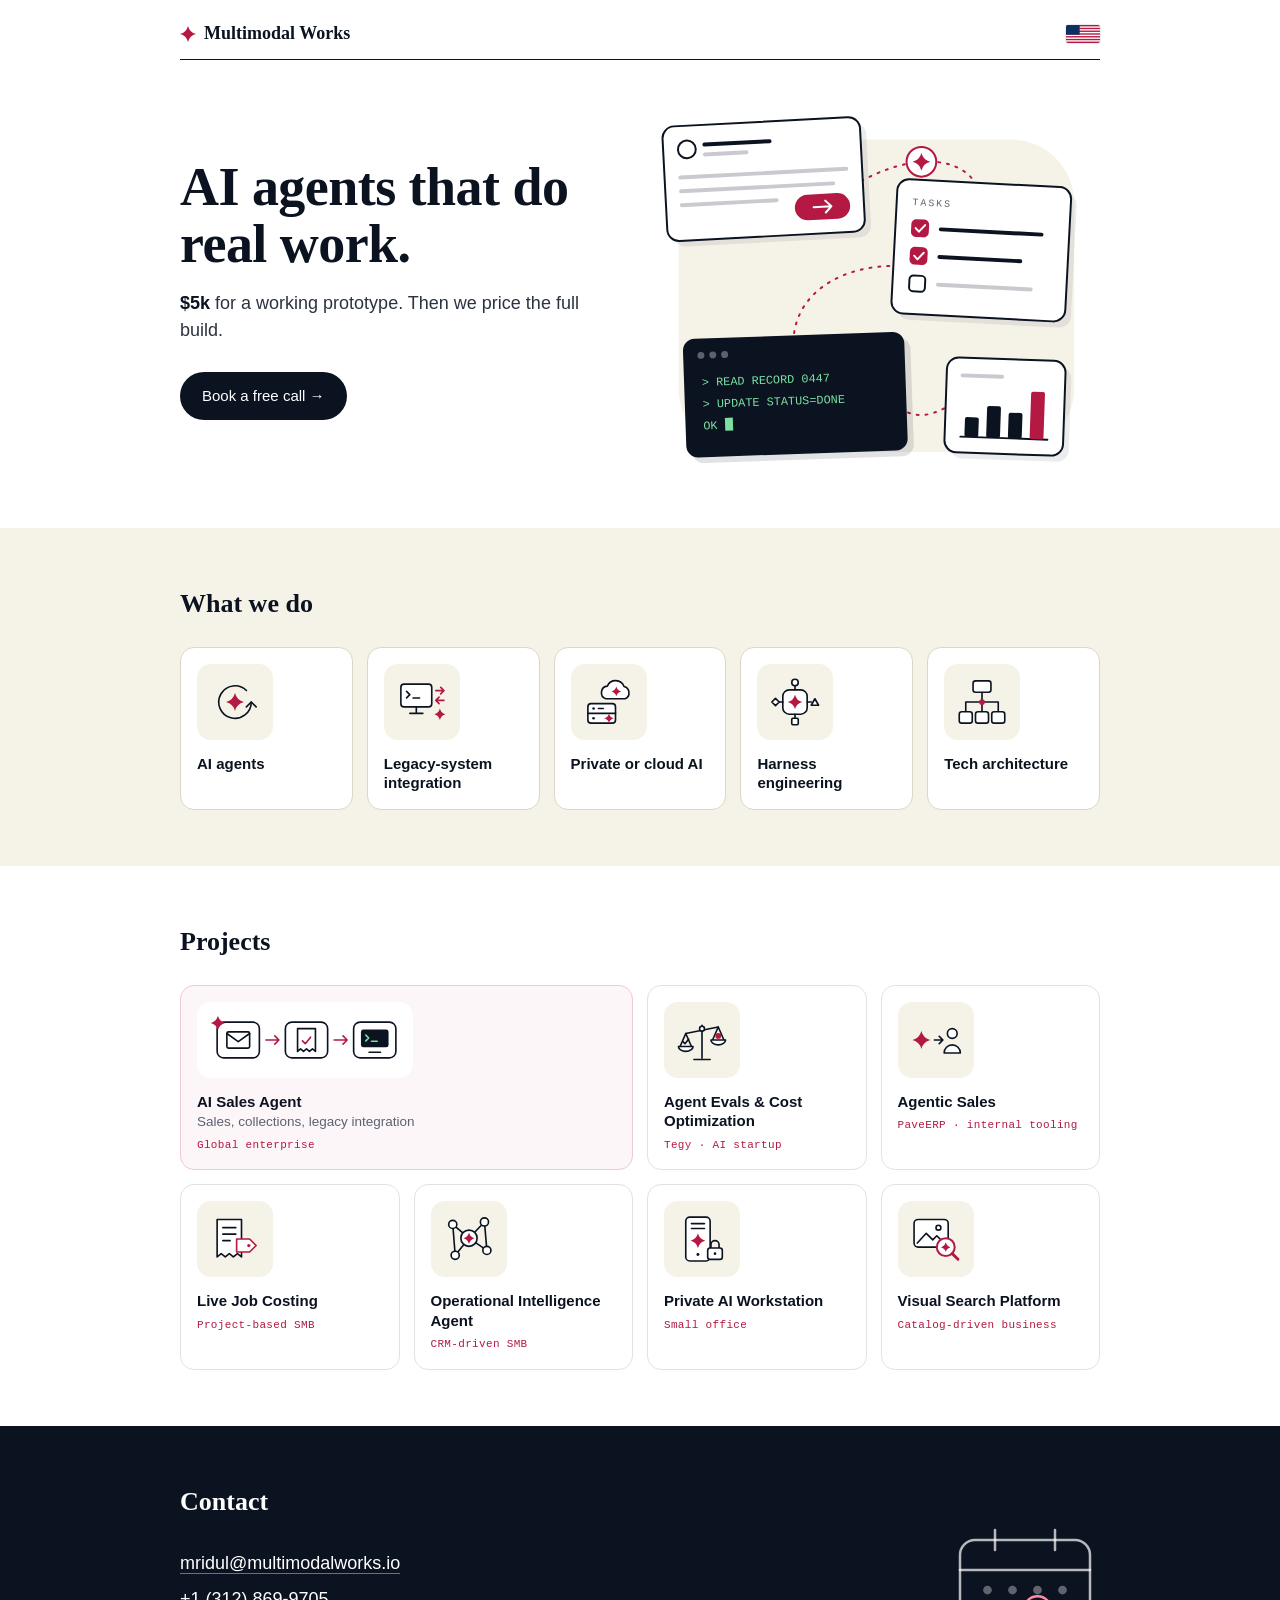
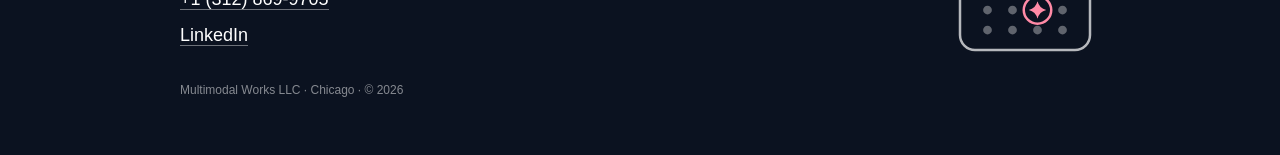
==== commit 42b4954f: "feat(home): make hero a general business workflow Request -> task list -> system of record -> report" ====
--- a/index.html
+++ b/index.html
@@ -211,14 +211,15 @@
           <a class="btn" href="mailto:mridul@multimodalworks.io?subject=Multimodal%20Works%20%E2%80%94%20intro">Book a free call &rarr;</a>
         </div>
 
-        <!-- The job, end to end: outreach email -> invoice paid -> record written to the legacy system -->
-        <svg class="hero-art" viewBox="0 0 460 384" role="img" aria-label="An agent sends an outreach email, gets an invoice paid, and writes the result into a legacy system">
+        <!-- A request comes in, the agent works the task list, updates the system of record, and reports back -->
+        <svg class="hero-art" viewBox="0 0 460 384" role="img" aria-label="An agent takes a request, works through the tasks, updates the business system, and reports the result">
           <rect x="34" y="40" width="400" height="316" rx="64" fill="#f5f2e8" />
 
-          <path class="trail" d="M196 96 C 262 50, 326 52, 340 112" />
-          <path class="trail" d="M338 240 C 344 300, 322 308, 280 306" />
-
-          <!-- Email -->
+          <path class="trail" d="M196 96 C 262 50, 326 52, 340 96" />
+          <path class="trail" d="M256 168 C 204 166, 152 192, 150 244" />
+          <path class="trail" d="M258 312 C 274 322, 288 320, 306 310" />
+
+          <!-- Request -->
           <g transform="rotate(-3 120 80)">
             <rect x="26" y="28" width="200" height="116" rx="12" fill="#0b1220" opacity="0.08" />
             <rect x="20" y="22" width="200" height="116" rx="12" fill="#fff" stroke="#0b1220" stroke-width="2" />
@@ -230,41 +231,54 @@
             <path d="M169 111 H187 M181 105 L187 111 L181 117" fill="none" stroke="#fff" stroke-width="2" stroke-linecap="round" stroke-linejoin="round" />
           </g>
 
-          <!-- Invoice -->
-          <g transform="rotate(3 340 172)">
-            <rect x="258" y="104" width="176" height="148" rx="12" fill="#0b1220" opacity="0.08" />
-            <rect x="252" y="98" width="176" height="148" rx="12" fill="#fff" stroke="#0b1220" stroke-width="2" />
-            <text x="268" y="124" font-size="10" letter-spacing="2" fill="#5a6271">INVOICE</text>
-            <path d="M268 144 H350 M268 160 H336 M268 176 H344" stroke="#c9c9cf" stroke-width="4" stroke-linecap="round" />
-            <path d="M388 144 H412 M392 160 H412 M384 176 H412" stroke="#c9c9cf" stroke-width="4" stroke-linecap="round" />
-            <path d="M268 196 H412" stroke="#0b1220" stroke-width="1.5" />
-            <path d="M268 216 H306" stroke="#0b1220" stroke-width="4" stroke-linecap="round" />
-            <path d="M376 216 H412" stroke="#0b1220" stroke-width="4" stroke-linecap="round" />
-            <g transform="rotate(-12 344 190)">
-              <rect x="306" y="174" width="76" height="32" rx="6" fill="#fff" fill-opacity="0.85" stroke="#b31942" stroke-width="2.5" />
-              <text x="344" y="196" text-anchor="middle" font-size="17" font-weight="700" letter-spacing="2" fill="#b31942">PAID</text>
+          <!-- Task list -->
+          <g transform="rotate(3 340 154)">
+            <rect x="258" y="90" width="176" height="136" rx="12" fill="#0b1220" opacity="0.08" />
+            <rect x="252" y="84" width="176" height="136" rx="12" fill="#fff" stroke="#0b1220" stroke-width="2" />
+            <text x="268" y="110" font-size="10" letter-spacing="2" fill="#5a6271">TASKS</text>
+            <g stroke-linecap="round" stroke-linejoin="round">
+              <rect x="268" y="124" width="18" height="18" rx="5" fill="#b31942" />
+              <path d="M272.500 133 l3.500 3.500 l6 -7" fill="none" stroke="#fff" stroke-width="2" />
+              <path d="M298 133 H400" stroke="#0b1220" stroke-width="4" />
+              <rect x="268" y="152" width="18" height="18" rx="5" fill="#b31942" />
+              <path d="M272.500 161 l3.500 3.500 l6 -7" fill="none" stroke="#fff" stroke-width="2" />
+              <path d="M298 161 H380" stroke="#0b1220" stroke-width="4" />
+              <rect x="269" y="181" width="16" height="16" rx="4" fill="#fff" stroke="#0b1220" stroke-width="2" />
+              <path d="M298 189 H392" stroke="#c9c9cf" stroke-width="4" />
             </g>
           </g>
 
-          <!-- Legacy terminal -->
-          <g transform="rotate(-2 170 296)">
-            <rect x="58" y="238" width="232" height="126" rx="12" fill="#0b1220" opacity="0.12" />
-            <rect x="52" y="232" width="232" height="126" rx="12" fill="#0b1220" />
-            <circle cx="70" cy="249" r="3.5" fill="#5a6271" /><circle cx="82" cy="249" r="3.5" fill="#5a6271" /><circle cx="94" cy="249" r="3.5" fill="#5a6271" />
+          <!-- System of record -->
+          <g transform="rotate(-2 152 298)">
+            <rect x="46" y="244" width="224" height="120" rx="12" fill="#0b1220" opacity="0.12" />
+            <rect x="40" y="238" width="224" height="120" rx="12" fill="#0b1220" />
+            <circle cx="58" cy="255" r="3.500" fill="#5a6271" /><circle cx="70" cy="255" r="3.500" fill="#5a6271" /><circle cx="82" cy="255" r="3.500" fill="#5a6271" />
             <text font-size="12" fill="#7ce0a3">
-              <tspan x="70" y="282">&gt; READ  ACCT 0447</tspan>
-              <tspan x="70" y="304">&gt; WRITE STATUS=PAID</tspan>
-              <tspan x="70" y="326">OK</tspan>
+              <tspan x="58" y="286">&gt; READ   RECORD 0447</tspan>
+              <tspan x="58" y="308">&gt; UPDATE STATUS=DONE</tspan>
+              <tspan x="58" y="330">OK</tspan>
             </text>
-            <rect class="cursor" x="92" y="315" width="8" height="13" fill="#7ce0a3" />
+            <rect class="cursor" x="80" y="319" width="8" height="13" fill="#7ce0a3" />
+          </g>
+
+          <!-- Report -->
+          <g transform="rotate(2 364 312)">
+            <rect x="310" y="268" width="120" height="96" rx="12" fill="#0b1220" opacity="0.08" />
+            <rect x="304" y="262" width="120" height="96" rx="12" fill="#fff" stroke="#0b1220" stroke-width="2" />
+            <path d="M320 280 H360" stroke="#c9c9cf" stroke-width="4" stroke-linecap="round" />
+            <path d="M320 342 H408" stroke="#0b1220" stroke-width="2" stroke-linecap="round" />
+            <rect x="324" y="322" width="14" height="20" rx="2" fill="#0b1220" />
+            <rect x="346" y="310" width="14" height="32" rx="2" fill="#0b1220" />
+            <rect x="368" y="316" width="14" height="26" rx="2" fill="#0b1220" />
+            <rect x="390" y="294" width="14" height="48" rx="2" fill="#b31942" />
           </g>
 
           <!-- The agent -->
           <g class="moving">
             <circle r="15" fill="#fff" stroke="#b31942" stroke-width="2" />
             <use href="#spark" class="spark" x="-9" y="-9" width="18" height="18" />
-            <animateMotion dur="9s" repeatCount="indefinite" calcMode="linear"
-              path="M196 96 C 262 50, 326 52, 340 112 L 338 240 C 344 300, 322 308, 280 306" />
+            <animateMotion dur="11s" repeatCount="indefinite" calcMode="linear"
+              path="M196 96 C 262 50, 326 52, 340 96 L 332 160 L 256 168 C 204 166, 152 192, 150 244 L 176 304 L 258 312 C 274 322, 288 320, 306 310 L 366 316" />
           </g>
           <g class="still" transform="translate(272 62)">
             <circle r="15" fill="#fff" stroke="#b31942" stroke-width="2" />
